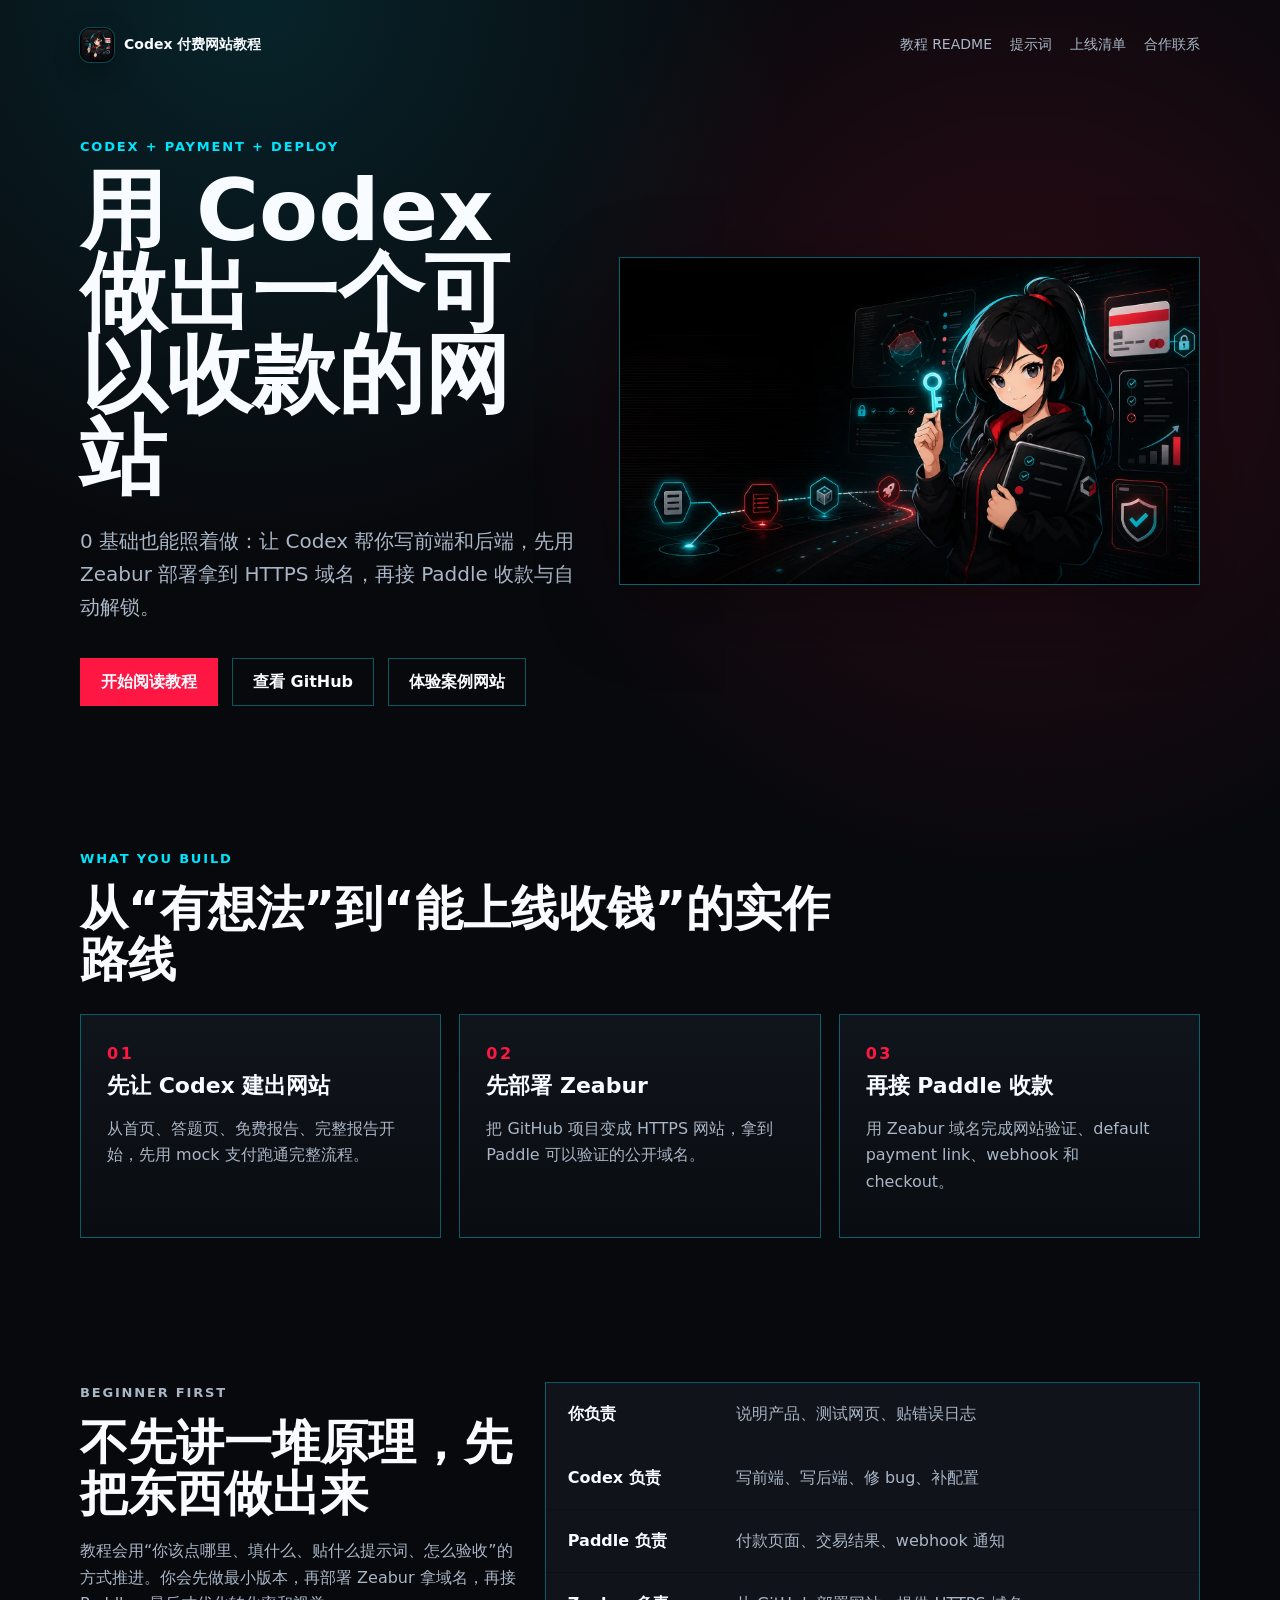
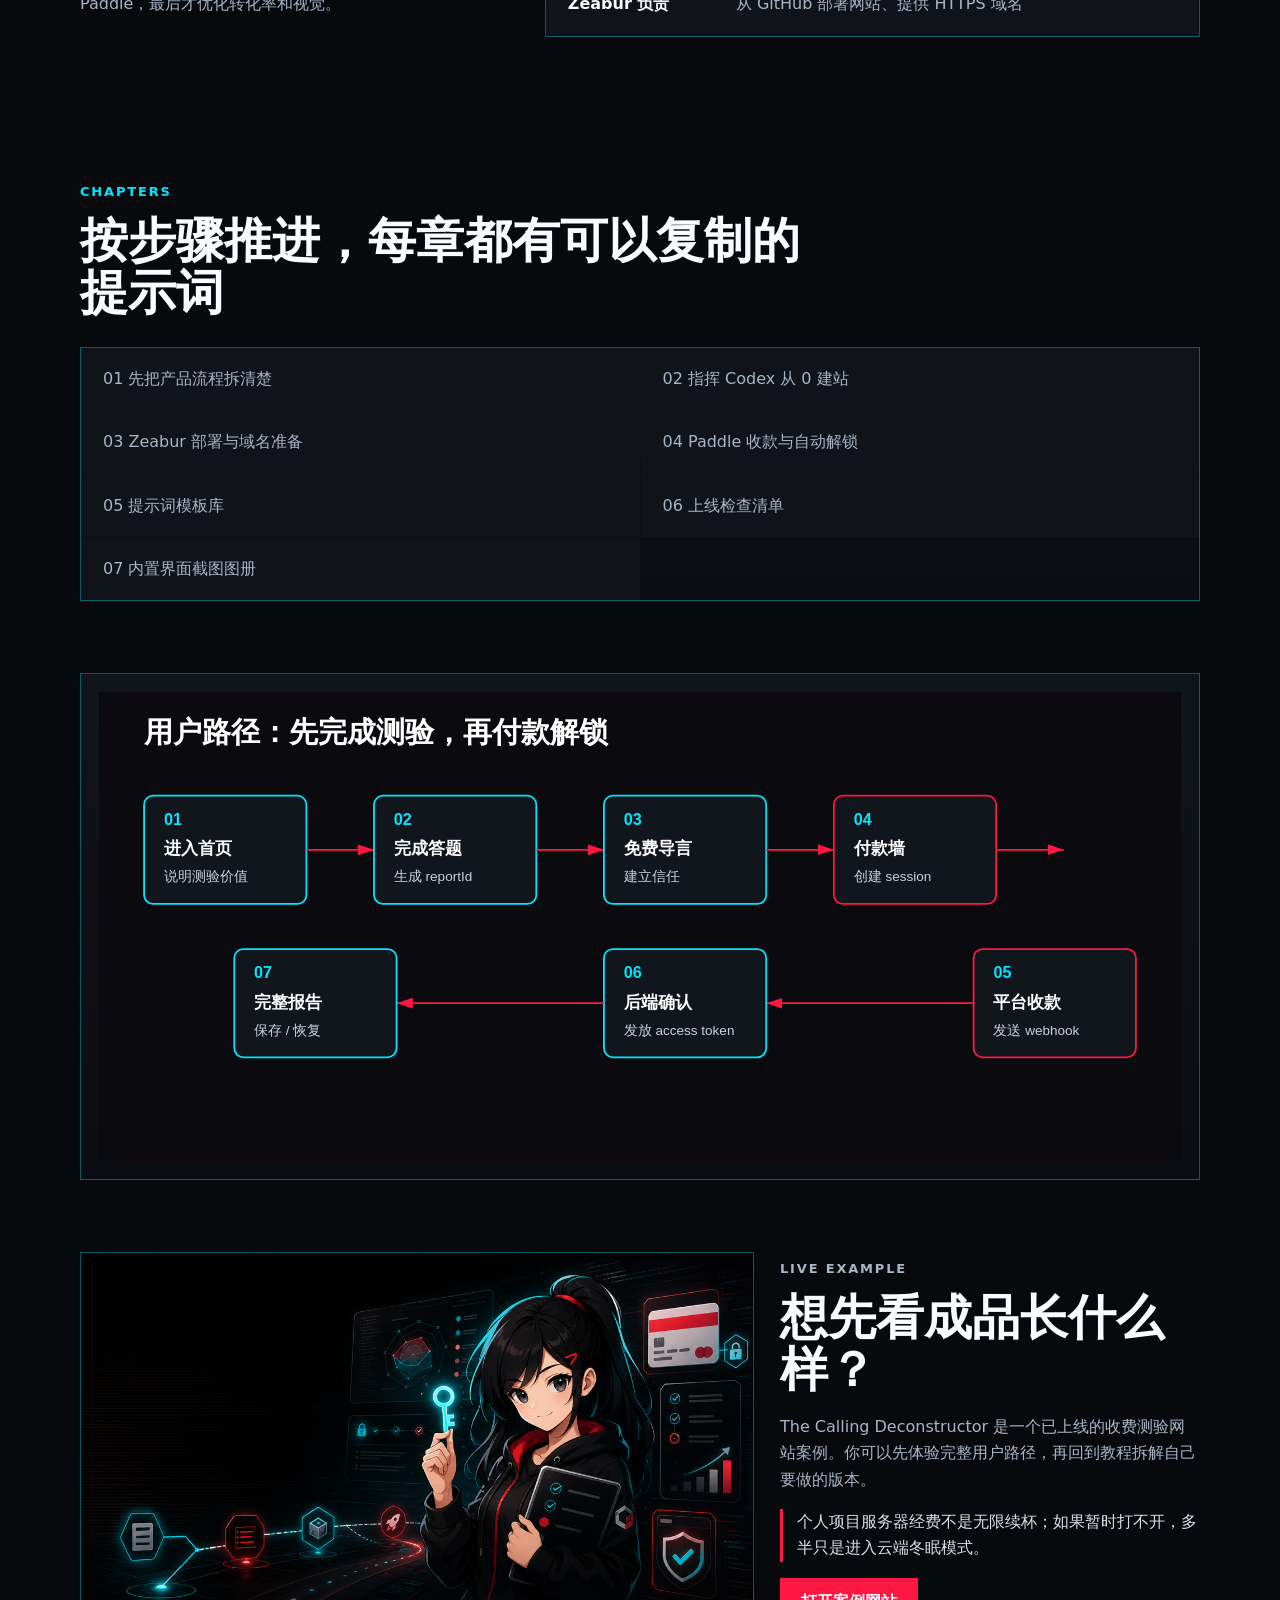
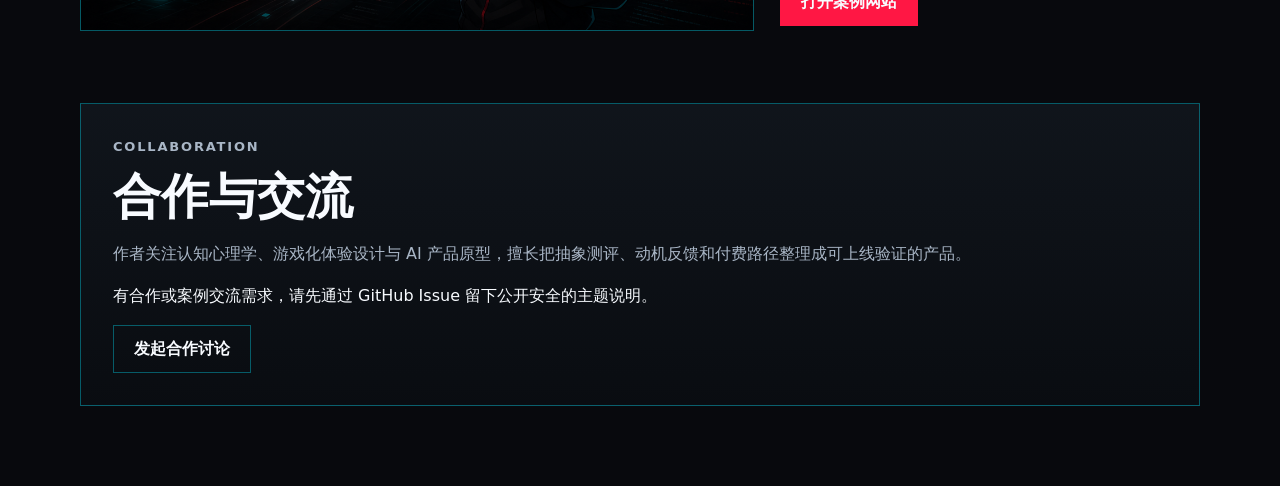
==== index.html @ a1288f46 "Initial public tutorial" ====
<!doctype html>
<html lang="zh-CN">
  <head>
    <meta charset="utf-8" />
    <meta name="viewport" content="width=device-width, initial-scale=1" />
    <meta
      name="description"
      content="一份给 0 基础创作者的 Codex 实作教程：做测验网站、先部署到 Zeabur 拿域名，再接 Paddle 收款和自动解锁报告。"
    />
    <meta property="og:title" content="用 Codex 做出可以收款的测验网站" />
    <meta property="og:description" content="照着步骤让 Codex 帮你建站、接支付、部署上线。" />
    <meta property="og:image" content="https://momowangouo.github.io/codex-paid-quiz-tutorial/assets/brand/tutorial-og-cover.png" />
    <meta name="twitter:card" content="summary_large_image" />
    <title>用 Codex 做出可以收款的测验网站</title>
    <link rel="icon" type="image/png" href="./assets/brand/tutorial-mascot-icon.png" />
    <link rel="stylesheet" href="site.css" />
  </head>
  <body>
    <header class="hero">
      <nav class="nav">
        <a class="brand" href="./">
          <img src="./assets/brand/tutorial-mascot-icon.png" alt="" />
          <span>Codex 付费网站教程</span>
        </a>
        <a href="./README.md">教程 README</a>
        <a href="./05-prompt-templates.md">提示词</a>
        <a href="./06-launch-checklist.md">上线清单</a>
        <a href="./CONTACT.md">合作联系</a>
      </nav>
      <div class="hero-grid">
        <section class="hero-copy">
          <p class="eyebrow">Codex + Payment + Deploy</p>
          <h1>用 Codex 做出一个可以收款的网站</h1>
          <p class="lead">
            0 基础也能照着做：让 Codex 帮你写前端和后端，先用 Zeabur 部署拿到 HTTPS 域名，再接 Paddle 收款与自动解锁。
          </p>
          <div class="actions">
            <a class="button primary" href="./README.md">开始阅读教程</a>
            <a class="button ghost" href="https://github.com/momowangOUO/codex-paid-quiz-tutorial">查看 GitHub</a>
            <a class="button ghost" href="https://callingdeconstructor.zeabur.app/">体验案例网站</a>
          </div>
        </section>
        <section class="hero-card" aria-label="收费测验网站教程品牌视觉">
          <img src="./assets/brand/tutorial-hero.webp" alt="Codex 收费测验教程品牌视觉" />
        </section>
      </div>
    </header>

    <main>
      <section class="section">
        <div class="section-head">
          <p class="eyebrow">What You Build</p>
          <h2>从“有想法”到“能上线收钱”的实作路线</h2>
        </div>
        <div class="cards three">
          <article class="card">
            <span>01</span>
            <h3>先让 Codex 建出网站</h3>
            <p>从首页、答题页、免费报告、完整报告开始，先用 mock 支付跑通完整流程。</p>
          </article>
          <article class="card">
            <span>02</span>
            <h3>先部署 Zeabur</h3>
            <p>把 GitHub 项目变成 HTTPS 网站，拿到 Paddle 可以验证的公开域名。</p>
          </article>
          <article class="card">
            <span>03</span>
            <h3>再接 Paddle 收款</h3>
            <p>用 Zeabur 域名完成网站验证、default payment link、webhook 和 checkout。</p>
          </article>
        </div>
      </section>

      <section class="section split">
        <div>
          <p class="eyebrow">Beginner First</p>
          <h2>不先讲一堆原理，先把东西做出来</h2>
          <p>
            教程会用“你该点哪里、填什么、贴什么提示词、怎么验收”的方式推进。你会先做最小版本，再部署 Zeabur 拿域名，再接 Paddle，最后才优化转化率和视觉。
          </p>
        </div>
        <div class="cost-table">
          <div><strong>你负责</strong><span>说明产品、测试网页、贴错误日志</span></div>
          <div><strong>Codex 负责</strong><span>写前端、写后端、修 bug、补配置</span></div>
          <div><strong>Paddle 负责</strong><span>付款页面、交易结果、webhook 通知</span></div>
          <div><strong>Zeabur 负责</strong><span>从 GitHub 部署网站、提供 HTTPS 域名</span></div>
        </div>
      </section>

      <section class="section">
        <div class="section-head">
          <p class="eyebrow">Chapters</p>
          <h2>按步骤推进，每章都有可以复制的提示词</h2>
        </div>
        <div class="chapter-list">
          <a href="./01-product-flow.md">01 先把产品流程拆清楚</a>
          <a href="./02-codex-build-workflow.md">02 指挥 Codex 从 0 建站</a>
          <a href="./03-zeabur-deployment.md">03 Zeabur 部署与域名准备</a>
          <a href="./04-payment-unlock.md">04 Paddle 收款与自动解锁</a>
          <a href="./05-prompt-templates.md">05 提示词模板库</a>
          <a href="./06-launch-checklist.md">06 上线检查清单</a>
          <a href="./07-visual-walkthrough.md">07 内置界面截图图册</a>
        </div>
      </section>

      <section class="section visual">
        <img src="./assets/payment-flow.svg" alt="测验到付款解锁流程图" />
      </section>

      <section class="section case-study">
        <img src="./assets/brand/tutorial-og-cover.png" alt="The Calling Deconstructor 案例展示" />
        <div>
          <p class="eyebrow">Live Example</p>
          <h2>想先看成品长什么样？</h2>
          <p>
            The Calling Deconstructor 是一个已上线的收费测验网站案例。你可以先体验完整用户路径，再回到教程拆解自己要做的版本。
          </p>
          <p class="note">
            个人项目服务器经费不是无限续杯；如果暂时打不开，多半只是进入云端冬眠模式。
          </p>
          <a class="button primary" href="https://callingdeconstructor.zeabur.app/">打开案例网站</a>
        </div>
      </section>

      <section class="section contact">
        <p class="eyebrow">Collaboration</p>
        <h2>合作与交流</h2>
        <p>
          作者关注认知心理学、游戏化体验设计与 AI 产品原型，擅长把抽象测评、动机反馈和付费路径整理成可上线验证的产品。
        </p>
        <p class="contact-line">有合作或案例交流需求，请先通过 GitHub Issue 留下公开安全的主题说明。</p>
        <a class="button ghost" href="https://github.com/momowangOUO/codex-paid-quiz-tutorial/issues/new?template=collaboration.yml">发起合作讨论</a>
      </section>
    </main>
  </body>
</html>
---- site.css ----
:root {
  color-scheme: dark;
  --bg: #08090d;
  --panel: #10131a;
  --panel-strong: #151a24;
  --text: #f8fbff;
  --muted: #a9b6c6;
  --line: rgba(0, 229, 255, 0.36);
  --accent: #00e5ff;
  --hot: #ff1744;
}

* {
  box-sizing: border-box;
}

body {
  margin: 0;
  background:
    radial-gradient(circle at 20% 0%, rgba(0, 229, 255, 0.12), transparent 34rem),
    radial-gradient(circle at 80% 10%, rgba(255, 23, 68, 0.14), transparent 32rem),
    var(--bg);
  color: var(--text);
  font-family: Inter, ui-sans-serif, system-ui, -apple-system, BlinkMacSystemFont, "Segoe UI", "Microsoft YaHei", sans-serif;
  line-height: 1.65;
}

a {
  color: inherit;
  text-decoration: none;
}

.hero,
.section {
  width: min(1120px, calc(100% - 40px));
  margin: 0 auto;
}

.hero {
  padding: 28px 0 70px;
}

.nav {
  display: flex;
  align-items: center;
  justify-content: flex-end;
  gap: 18px;
  margin-bottom: 74px;
  color: var(--muted);
  font-size: 14px;
}

.brand {
  display: inline-flex;
  align-items: center;
  gap: 10px;
  margin-right: auto;
  color: var(--text);
  font-weight: 800;
}

.brand img {
  width: 34px;
  height: 34px;
  border-radius: 10px;
  box-shadow: 0 0 0 1px rgba(0, 229, 255, 0.25), 0 8px 24px rgba(0, 0, 0, 0.34);
}

.nav a:hover {
  color: var(--accent);
}

.hero-grid {
  display: grid;
  grid-template-columns: minmax(0, 0.92fr) minmax(360px, 1.08fr);
  gap: 44px;
  align-items: center;
}

.eyebrow {
  color: var(--accent);
  font-size: 13px;
  font-weight: 700;
  letter-spacing: 0.14em;
  text-transform: uppercase;
}

h1,
h2,
h3,
p {
  margin-top: 0;
}

h1 {
  font-size: clamp(46px, 7vw, 86px);
  line-height: 0.95;
  letter-spacing: 0;
  margin-bottom: 28px;
}

h2 {
  font-size: clamp(30px, 4vw, 48px);
  line-height: 1.08;
  margin-bottom: 18px;
}

h3 {
  font-size: 22px;
  margin-bottom: 12px;
}

.lead {
  color: var(--muted);
  font-size: 20px;
  max-width: 650px;
}

.actions {
  display: flex;
  flex-wrap: wrap;
  gap: 14px;
  margin-top: 34px;
}

.button {
  display: inline-flex;
  min-height: 48px;
  align-items: center;
  justify-content: center;
  border: 1px solid var(--line);
  padding: 0 20px;
  font-weight: 700;
}

.button.primary {
  background: var(--hot);
  border-color: var(--hot);
}

.button.ghost:hover {
  border-color: var(--accent);
  color: var(--accent);
}

.hero-card,
.card,
.cost-table,
.chapter-list,
.contact,
.visual {
  background: linear-gradient(180deg, rgba(17, 21, 28, 0.94), rgba(10, 12, 17, 0.94));
  border: 1px solid var(--line);
}

.hero-card {
  overflow: hidden;
  padding: 0;
  box-shadow: 0 22px 70px rgba(0, 0, 0, 0.34);
}

.hero-card img,
.visual img {
  display: block;
  width: 100%;
  height: auto;
}

.hero-card img {
  aspect-ratio: 16 / 9;
  object-fit: cover;
}

.section {
  padding: 72px 0;
}

.section-head {
  max-width: 760px;
  margin-bottom: 28px;
}

.cards {
  display: grid;
  gap: 18px;
}

.cards.three {
  grid-template-columns: repeat(3, minmax(0, 1fr));
}

.card {
  padding: 26px;
  min-height: 220px;
}

.card span {
  color: var(--hot);
  font-weight: 800;
  letter-spacing: 0.16em;
}

.card p,
.split p,
.contact p {
  color: var(--muted);
}

.split {
  display: grid;
  grid-template-columns: 0.8fr 1.2fr;
  gap: 28px;
  align-items: start;
}

.cost-table {
  display: grid;
  gap: 1px;
  overflow: hidden;
}

.cost-table div {
  display: grid;
  grid-template-columns: 150px 1fr;
  gap: 18px;
  padding: 18px 22px;
  background: var(--panel);
}

.cost-table span {
  color: var(--muted);
}

.chapter-list {
  display: grid;
  grid-template-columns: repeat(2, minmax(0, 1fr));
  gap: 1px;
  overflow: hidden;
}

.chapter-list a {
  background: var(--panel);
  padding: 18px 22px;
  color: var(--muted);
}

.chapter-list a:hover {
  color: var(--text);
  background: var(--panel-strong);
}

.visual {
  padding: 18px;
}

.contact {
  margin-bottom: 80px;
  padding: 32px;
}

.case-study {
  display: grid;
  grid-template-columns: minmax(0, 1fr) 420px;
  gap: 26px;
  align-items: center;
}

.case-study img {
  display: block;
  width: 100%;
  border: 1px solid var(--line);
  aspect-ratio: 16 / 9;
  object-fit: cover;
}

.case-study p {
  color: var(--muted);
}

.note {
  color: #d8e0ea !important;
  border-left: 3px solid var(--hot);
  padding-left: 14px;
}

.contact-line {
  color: var(--text) !important;
}

@media (max-width: 860px) {
  .hero,
  .section {
    width: min(100% - 28px, 720px);
  }

  .nav {
    justify-content: flex-start;
    overflow-x: auto;
    margin-bottom: 48px;
    white-space: nowrap;
  }

  .hero-grid,
  .split,
  .cards.three,
  .chapter-list,
  .case-study {
    grid-template-columns: 1fr;
  }

  .hero-card {
    order: -1;
  }

  .section {
    padding: 46px 0;
  }
}
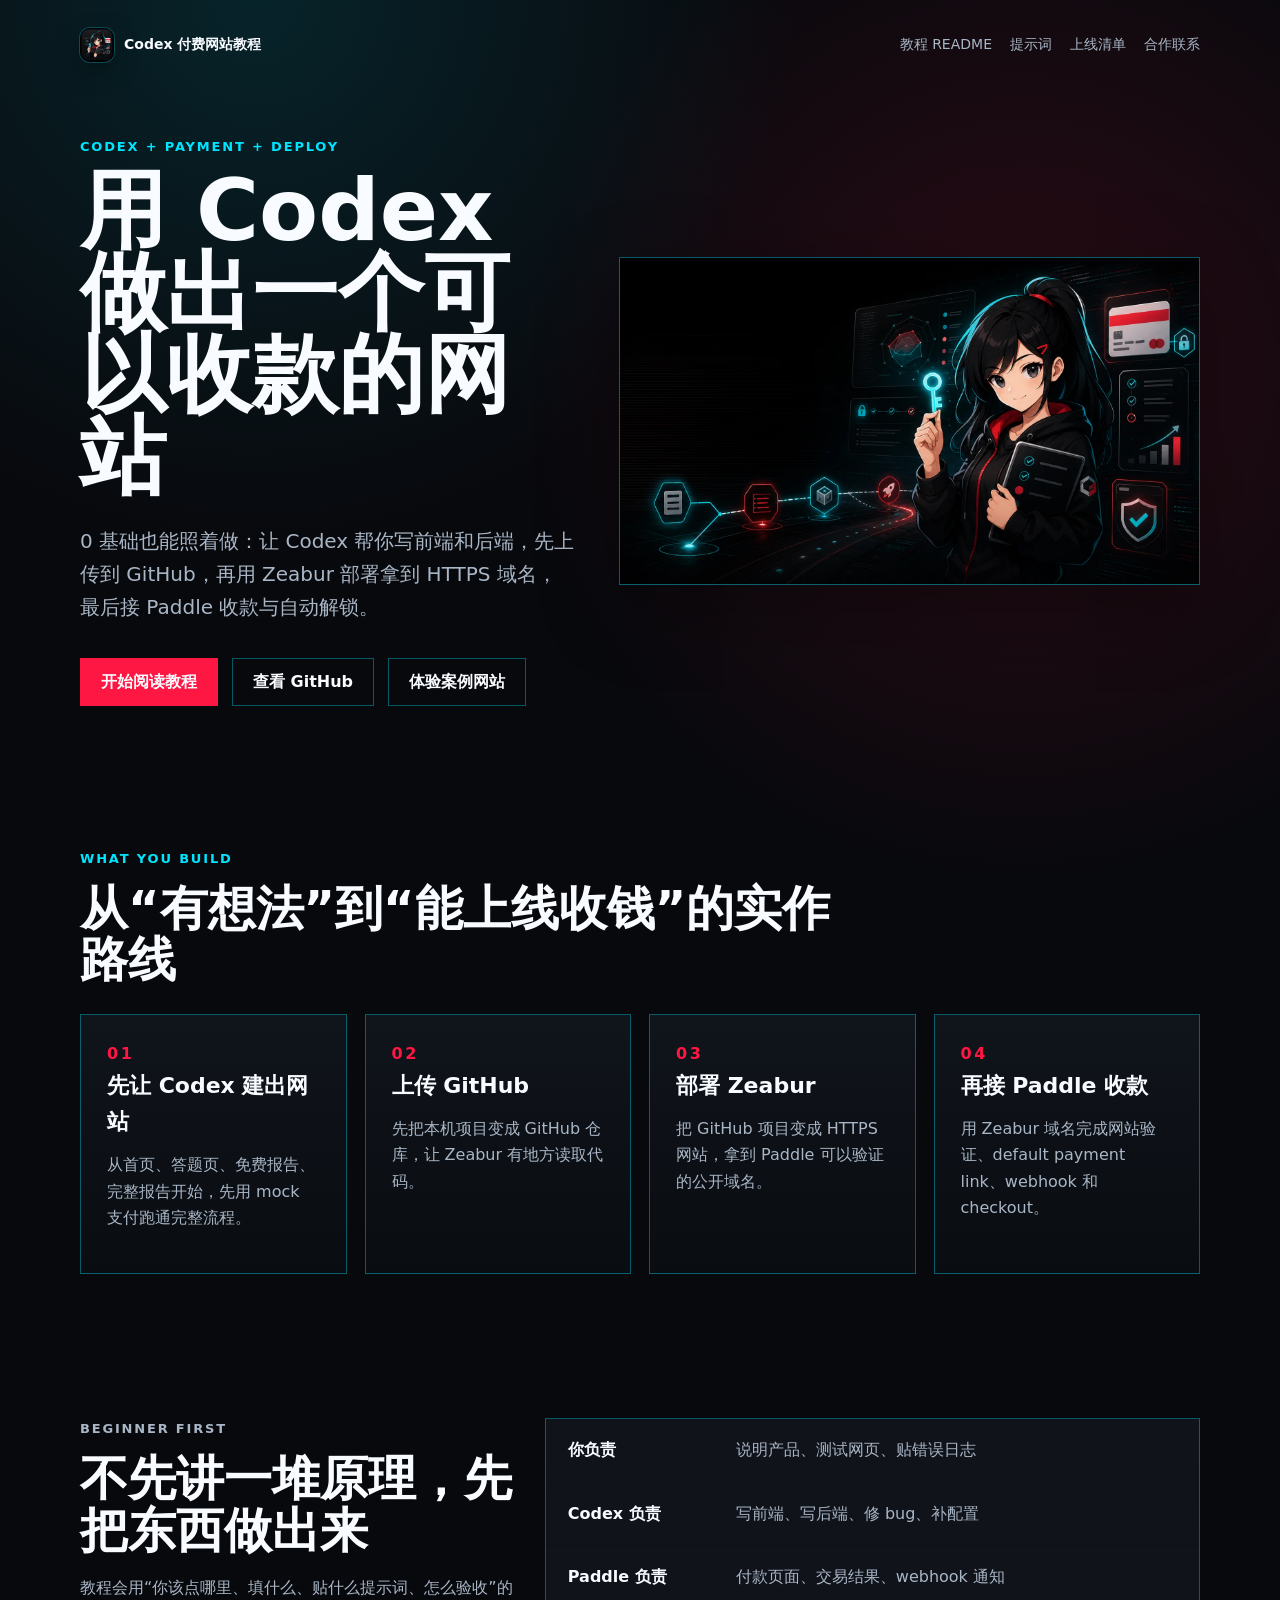
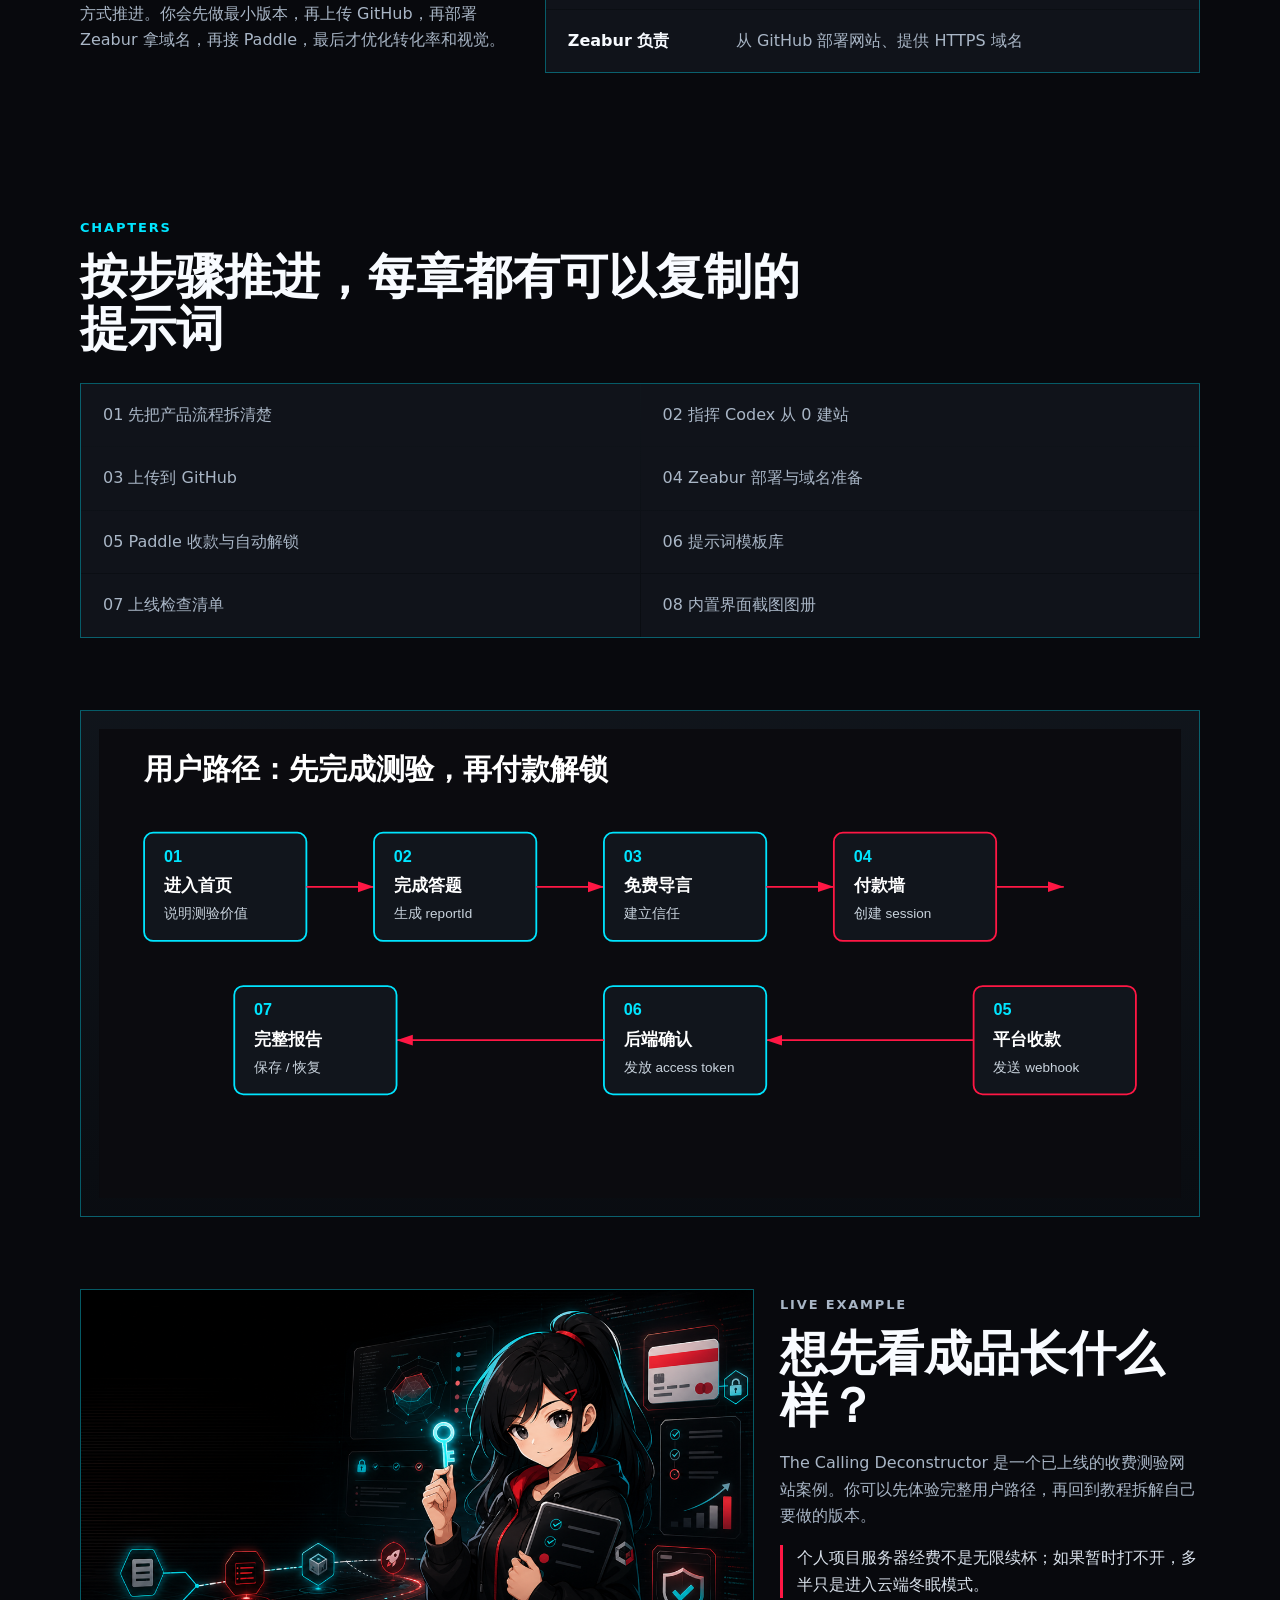
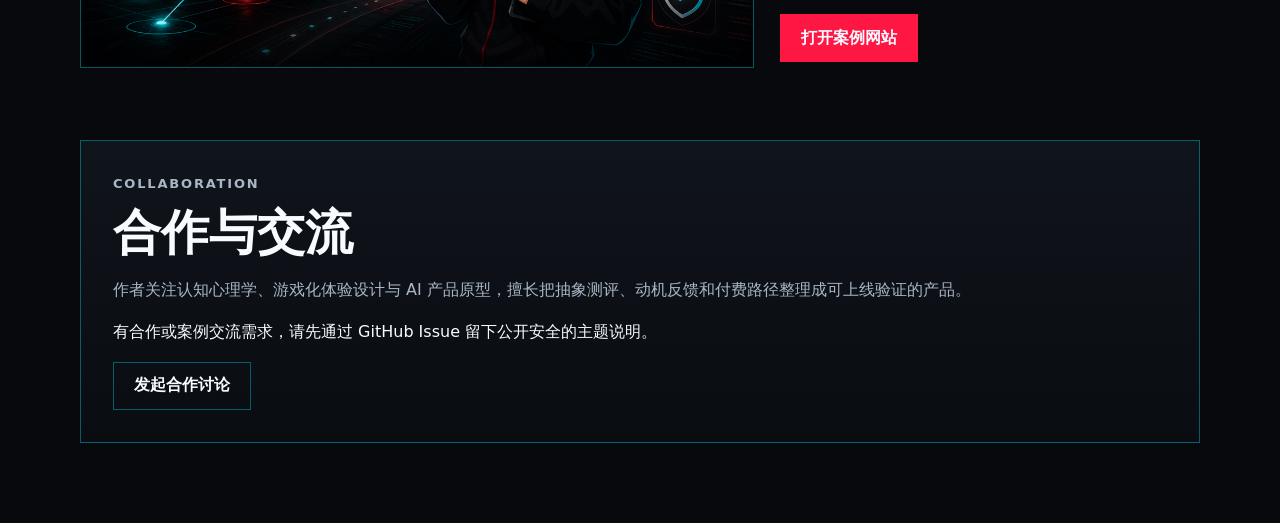
==== commit 8673bccc: "Add beginner GitHub upload chapter" ====
--- a/index.html
+++ b/index.html
@@ -5,7 +5,7 @@
     <meta name="viewport" content="width=device-width, initial-scale=1" />
     <meta
       name="description"
-      content="一份给 0 基础创作者的 Codex 实作教程：做测验网站、先部署到 Zeabur 拿域名，再接 Paddle 收款和自动解锁报告。"
+      content="一份给 0 基础创作者的 Codex 实作教程：做测验网站、上传到 GitHub、部署到 Zeabur 拿域名，再接 Paddle 收款和自动解锁报告。"
     />
     <meta property="og:title" content="用 Codex 做出可以收款的测验网站" />
     <meta property="og:description" content="照着步骤让 Codex 帮你建站、接支付、部署上线。" />
@@ -23,8 +23,8 @@
           <span>Codex 付费网站教程</span>
         </a>
         <a href="./README.md">教程 README</a>
-        <a href="./05-prompt-templates.md">提示词</a>
-        <a href="./06-launch-checklist.md">上线清单</a>
+        <a href="./06-prompt-templates.md">提示词</a>
+        <a href="./07-launch-checklist.md">上线清单</a>
         <a href="./CONTACT.md">合作联系</a>
       </nav>
       <div class="hero-grid">
@@ -32,7 +32,7 @@
           <p class="eyebrow">Codex + Payment + Deploy</p>
           <h1>用 Codex 做出一个可以收款的网站</h1>
           <p class="lead">
-            0 基础也能照着做：让 Codex 帮你写前端和后端，先用 Zeabur 部署拿到 HTTPS 域名，再接 Paddle 收款与自动解锁。
+            0 基础也能照着做：让 Codex 帮你写前端和后端，先上传到 GitHub，再用 Zeabur 部署拿到 HTTPS 域名，最后接 Paddle 收款与自动解锁。
           </p>
           <div class="actions">
             <a class="button primary" href="./README.md">开始阅读教程</a>
@@ -60,11 +60,16 @@
           </article>
           <article class="card">
             <span>02</span>
-            <h3>先部署 Zeabur</h3>
+            <h3>上传 GitHub</h3>
+            <p>先把本机项目变成 GitHub 仓库，让 Zeabur 有地方读取代码。</p>
+          </article>
+          <article class="card">
+            <span>03</span>
+            <h3>部署 Zeabur</h3>
             <p>把 GitHub 项目变成 HTTPS 网站，拿到 Paddle 可以验证的公开域名。</p>
           </article>
           <article class="card">
-            <span>03</span>
+            <span>04</span>
             <h3>再接 Paddle 收款</h3>
             <p>用 Zeabur 域名完成网站验证、default payment link、webhook 和 checkout。</p>
           </article>
@@ -76,7 +81,7 @@
           <p class="eyebrow">Beginner First</p>
           <h2>不先讲一堆原理，先把东西做出来</h2>
           <p>
-            教程会用“你该点哪里、填什么、贴什么提示词、怎么验收”的方式推进。你会先做最小版本，再部署 Zeabur 拿域名，再接 Paddle，最后才优化转化率和视觉。
+            教程会用“你该点哪里、填什么、贴什么提示词、怎么验收”的方式推进。你会先做最小版本，再上传 GitHub，再部署 Zeabur 拿域名，再接 Paddle，最后才优化转化率和视觉。
           </p>
         </div>
         <div class="cost-table">
@@ -95,11 +100,12 @@
         <div class="chapter-list">
           <a href="./01-product-flow.md">01 先把产品流程拆清楚</a>
           <a href="./02-codex-build-workflow.md">02 指挥 Codex 从 0 建站</a>
-          <a href="./03-zeabur-deployment.md">03 Zeabur 部署与域名准备</a>
-          <a href="./04-payment-unlock.md">04 Paddle 收款与自动解锁</a>
-          <a href="./05-prompt-templates.md">05 提示词模板库</a>
-          <a href="./06-launch-checklist.md">06 上线检查清单</a>
-          <a href="./07-visual-walkthrough.md">07 内置界面截图图册</a>
+          <a href="./03-upload-to-github.md">03 上传到 GitHub</a>
+          <a href="./04-zeabur-deployment.md">04 Zeabur 部署与域名准备</a>
+          <a href="./05-payment-unlock.md">05 Paddle 收款与自动解锁</a>
+          <a href="./06-prompt-templates.md">06 提示词模板库</a>
+          <a href="./07-launch-checklist.md">07 上线检查清单</a>
+          <a href="./08-visual-walkthrough.md">08 内置界面截图图册</a>
         </div>
       </section>
 
--- a/site.css
+++ b/site.css
@@ -186,7 +186,7 @@
 }
 
 .cards.three {
-  grid-template-columns: repeat(3, minmax(0, 1fr));
+  grid-template-columns: repeat(auto-fit, minmax(240px, 1fr));
 }
 
 .card {
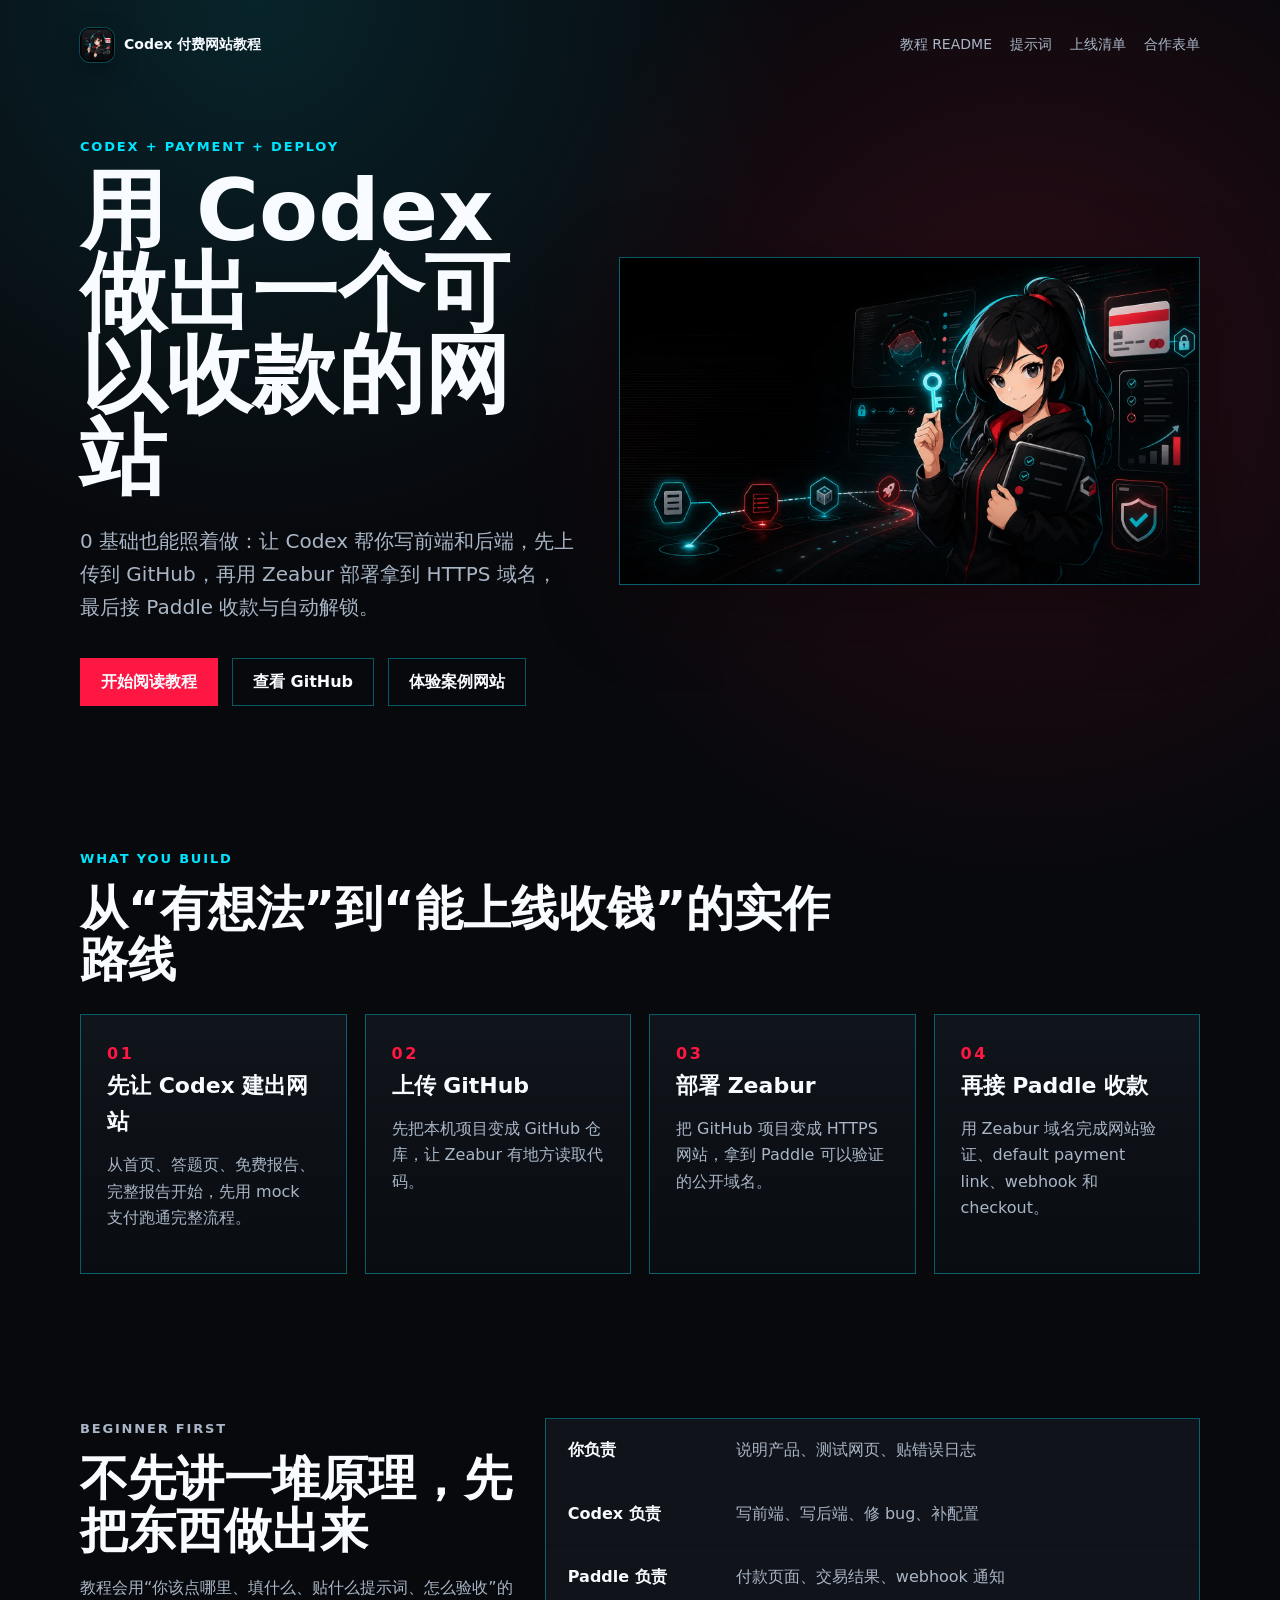
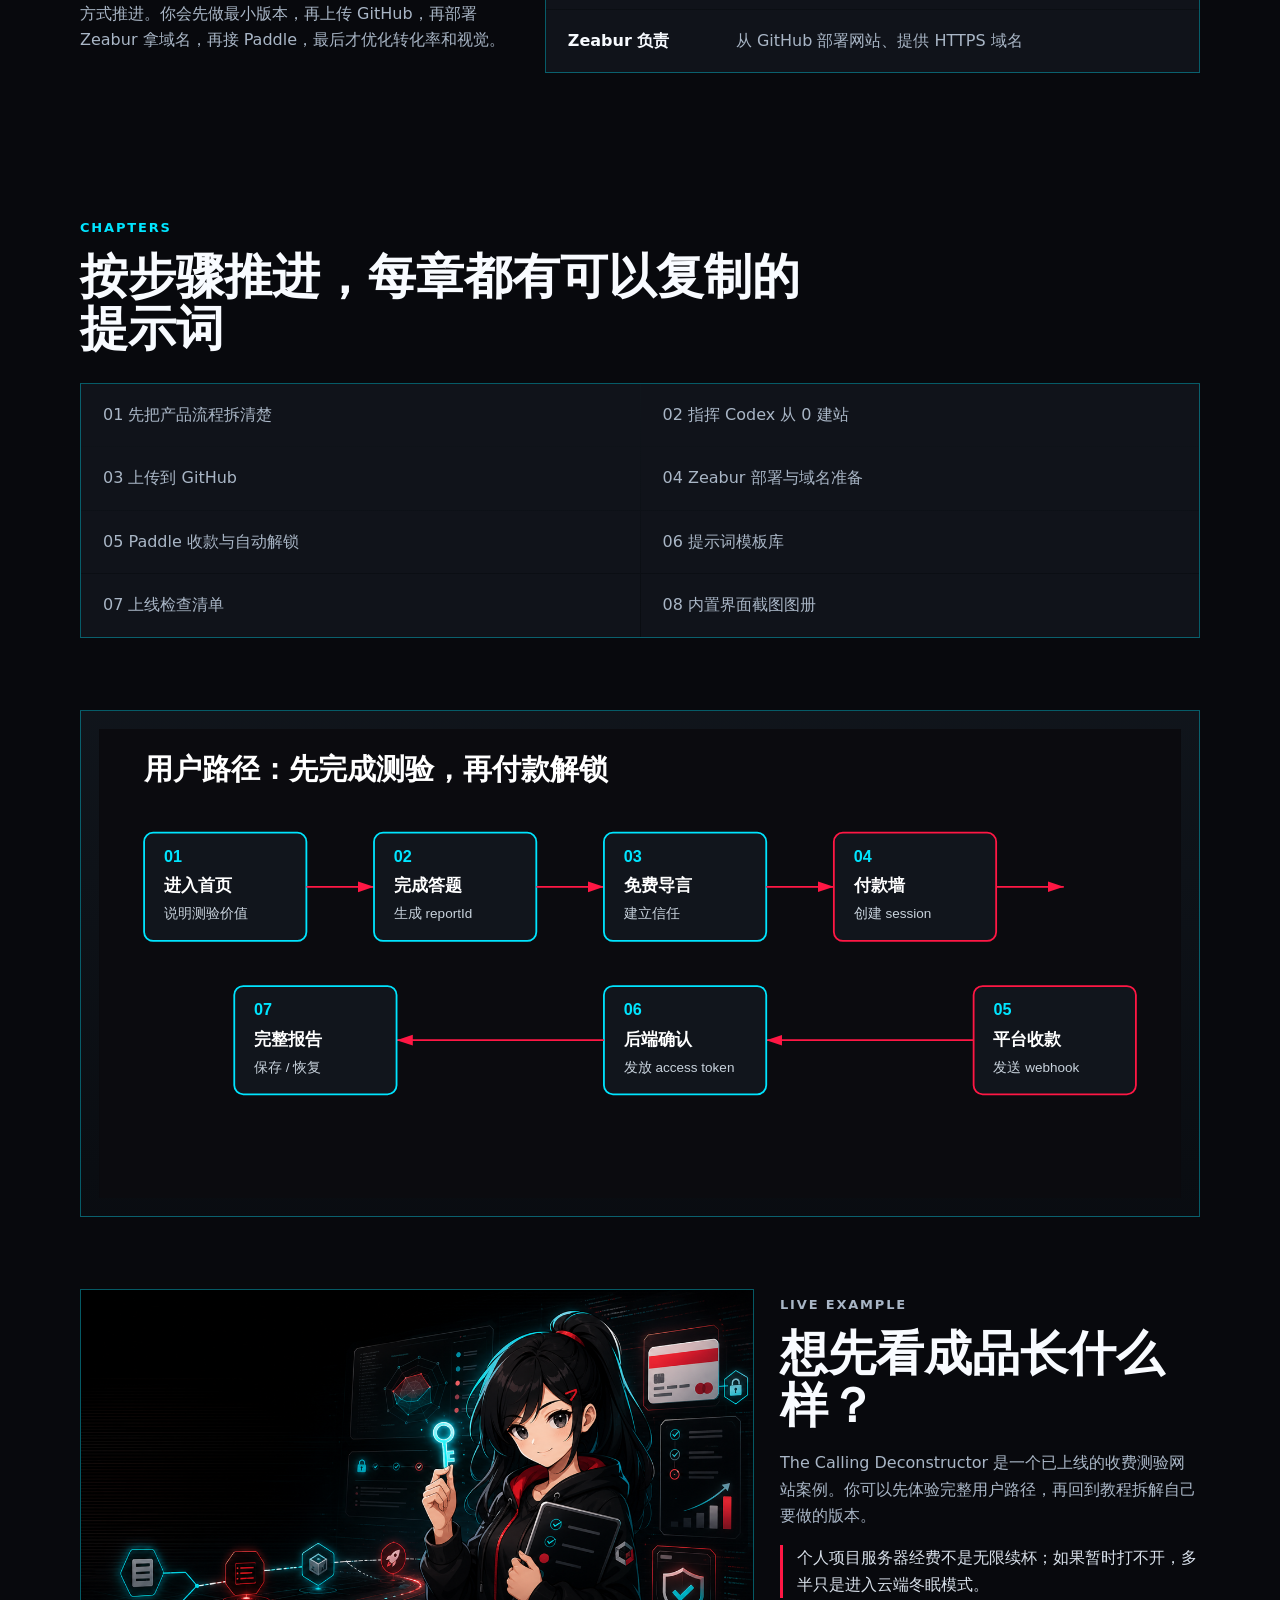
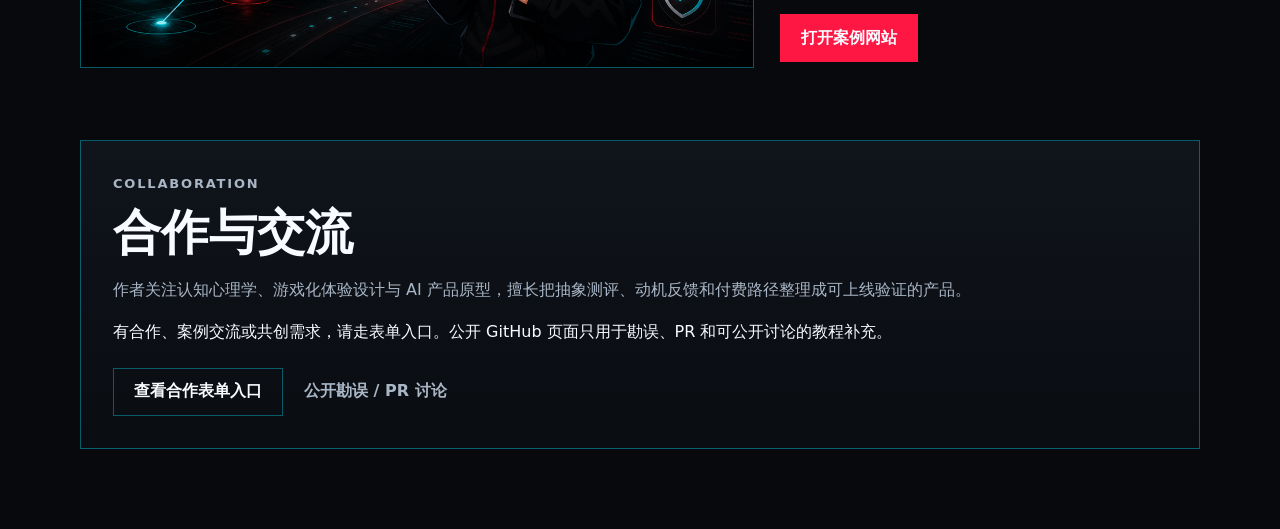
==== commit 183beb46: "Add form-first contact workflow" ====
--- a/index.html
+++ b/index.html
@@ -1,65 +1,65 @@
-<!doctype html>
-<html lang="zh-CN">
-  <head>
-    <meta charset="utf-8" />
-    <meta name="viewport" content="width=device-width, initial-scale=1" />
-    <meta
-      name="description"
+<!doctype html>
+<html lang="zh-CN">
+  <head>
+    <meta charset="utf-8" />
+    <meta name="viewport" content="width=device-width, initial-scale=1" />
+    <meta
+      name="description"
       content="一份给 0 基础创作者的 Codex 实作教程：做测验网站、上传到 GitHub、部署到 Zeabur 拿域名，再接 Paddle 收款和自动解锁报告。"
-    />
-    <meta property="og:title" content="用 Codex 做出可以收款的测验网站" />
-    <meta property="og:description" content="照着步骤让 Codex 帮你建站、接支付、部署上线。" />
-    <meta property="og:image" content="https://momowangouo.github.io/codex-paid-quiz-tutorial/assets/brand/tutorial-og-cover.png" />
-    <meta name="twitter:card" content="summary_large_image" />
-    <title>用 Codex 做出可以收款的测验网站</title>
-    <link rel="icon" type="image/png" href="./assets/brand/tutorial-mascot-icon.png" />
-    <link rel="stylesheet" href="site.css" />
-  </head>
-  <body>
-    <header class="hero">
-      <nav class="nav">
-        <a class="brand" href="./">
-          <img src="./assets/brand/tutorial-mascot-icon.png" alt="" />
-          <span>Codex 付费网站教程</span>
-        </a>
-        <a href="./README.md">教程 README</a>
-        <a href="./06-prompt-templates.md">提示词</a>
-        <a href="./07-launch-checklist.md">上线清单</a>
-        <a href="./CONTACT.md">合作联系</a>
-      </nav>
-      <div class="hero-grid">
-        <section class="hero-copy">
-          <p class="eyebrow">Codex + Payment + Deploy</p>
-          <h1>用 Codex 做出一个可以收款的网站</h1>
-          <p class="lead">
+    />
+    <meta property="og:title" content="用 Codex 做出可以收款的测验网站" />
+    <meta property="og:description" content="照着步骤让 Codex 帮你建站、接支付、部署上线。" />
+    <meta property="og:image" content="https://momowangouo.github.io/codex-paid-quiz-tutorial/assets/brand/tutorial-og-cover.png" />
+    <meta name="twitter:card" content="summary_large_image" />
+    <title>用 Codex 做出可以收款的测验网站</title>
+    <link rel="icon" type="image/png" href="./assets/brand/tutorial-mascot-icon.png" />
+    <link rel="stylesheet" href="site.css" />
+  </head>
+  <body>
+    <header class="hero">
+      <nav class="nav">
+        <a class="brand" href="./">
+          <img src="./assets/brand/tutorial-mascot-icon.png" alt="" />
+          <span>Codex 付费网站教程</span>
+        </a>
+        <a href="./README.md">教程 README</a>
+        <a href="./06-prompt-templates.md">提示词</a>
+        <a href="./07-launch-checklist.md">上线清单</a>
+        <a href="./collaboration.html">合作表单</a>
+      </nav>
+      <div class="hero-grid">
+        <section class="hero-copy">
+          <p class="eyebrow">Codex + Payment + Deploy</p>
+          <h1>用 Codex 做出一个可以收款的网站</h1>
+          <p class="lead">
             0 基础也能照着做：让 Codex 帮你写前端和后端，先上传到 GitHub，再用 Zeabur 部署拿到 HTTPS 域名，最后接 Paddle 收款与自动解锁。
-          </p>
-          <div class="actions">
-            <a class="button primary" href="./README.md">开始阅读教程</a>
-            <a class="button ghost" href="https://github.com/momowangOUO/codex-paid-quiz-tutorial">查看 GitHub</a>
-            <a class="button ghost" href="https://callingdeconstructor.zeabur.app/">体验案例网站</a>
-          </div>
-        </section>
-        <section class="hero-card" aria-label="收费测验网站教程品牌视觉">
-          <img src="./assets/brand/tutorial-hero.webp" alt="Codex 收费测验教程品牌视觉" />
-        </section>
-      </div>
-    </header>
-
-    <main>
-      <section class="section">
-        <div class="section-head">
-          <p class="eyebrow">What You Build</p>
-          <h2>从“有想法”到“能上线收钱”的实作路线</h2>
-        </div>
-        <div class="cards three">
-          <article class="card">
-            <span>01</span>
-            <h3>先让 Codex 建出网站</h3>
-            <p>从首页、答题页、免费报告、完整报告开始，先用 mock 支付跑通完整流程。</p>
-          </article>
-          <article class="card">
-            <span>02</span>
+          </p>
+          <div class="actions">
+            <a class="button primary" href="./README.md">开始阅读教程</a>
+            <a class="button ghost" href="https://github.com/momowangOUO/codex-paid-quiz-tutorial">查看 GitHub</a>
+            <a class="button ghost" href="https://callingdeconstructor.zeabur.app/">体验案例网站</a>
+          </div>
+        </section>
+        <section class="hero-card" aria-label="收费测验网站教程品牌视觉">
+          <img src="./assets/brand/tutorial-hero.webp" alt="Codex 收费测验教程品牌视觉" />
+        </section>
+      </div>
+    </header>
+
+    <main>
+      <section class="section">
+        <div class="section-head">
+          <p class="eyebrow">What You Build</p>
+          <h2>从“有想法”到“能上线收钱”的实作路线</h2>
+        </div>
+        <div class="cards three">
+          <article class="card">
+            <span>01</span>
+            <h3>先让 Codex 建出网站</h3>
+            <p>从首页、答题页、免费报告、完整报告开始，先用 mock 支付跑通完整流程。</p>
+          </article>
+          <article class="card">
+            <span>02</span>
             <h3>上传 GitHub</h3>
             <p>先把本机项目变成 GitHub 仓库，让 Zeabur 有地方读取代码。</p>
           </article>
@@ -73,31 +73,31 @@
             <h3>再接 Paddle 收款</h3>
             <p>用 Zeabur 域名完成网站验证、default payment link、webhook 和 checkout。</p>
           </article>
-        </div>
-      </section>
-
-      <section class="section split">
-        <div>
-          <p class="eyebrow">Beginner First</p>
-          <h2>不先讲一堆原理，先把东西做出来</h2>
-          <p>
+        </div>
+      </section>
+
+      <section class="section split">
+        <div>
+          <p class="eyebrow">Beginner First</p>
+          <h2>不先讲一堆原理，先把东西做出来</h2>
+          <p>
             教程会用“你该点哪里、填什么、贴什么提示词、怎么验收”的方式推进。你会先做最小版本，再上传 GitHub，再部署 Zeabur 拿域名，再接 Paddle，最后才优化转化率和视觉。
-          </p>
-        </div>
-        <div class="cost-table">
-          <div><strong>你负责</strong><span>说明产品、测试网页、贴错误日志</span></div>
-          <div><strong>Codex 负责</strong><span>写前端、写后端、修 bug、补配置</span></div>
-          <div><strong>Paddle 负责</strong><span>付款页面、交易结果、webhook 通知</span></div>
-          <div><strong>Zeabur 负责</strong><span>从 GitHub 部署网站、提供 HTTPS 域名</span></div>
-        </div>
-      </section>
-
-      <section class="section">
-        <div class="section-head">
-          <p class="eyebrow">Chapters</p>
-          <h2>按步骤推进，每章都有可以复制的提示词</h2>
-        </div>
-        <div class="chapter-list">
+          </p>
+        </div>
+        <div class="cost-table">
+          <div><strong>你负责</strong><span>说明产品、测试网页、贴错误日志</span></div>
+          <div><strong>Codex 负责</strong><span>写前端、写后端、修 bug、补配置</span></div>
+          <div><strong>Paddle 负责</strong><span>付款页面、交易结果、webhook 通知</span></div>
+          <div><strong>Zeabur 负责</strong><span>从 GitHub 部署网站、提供 HTTPS 域名</span></div>
+        </div>
+      </section>
+
+      <section class="section">
+        <div class="section-head">
+          <p class="eyebrow">Chapters</p>
+          <h2>按步骤推进，每章都有可以复制的提示词</h2>
+        </div>
+        <div class="chapter-list">
           <a href="./01-product-flow.md">01 先把产品流程拆清楚</a>
           <a href="./02-codex-build-workflow.md">02 指挥 Codex 从 0 建站</a>
           <a href="./03-upload-to-github.md">03 上传到 GitHub</a>
@@ -106,37 +106,40 @@
           <a href="./06-prompt-templates.md">06 提示词模板库</a>
           <a href="./07-launch-checklist.md">07 上线检查清单</a>
           <a href="./08-visual-walkthrough.md">08 内置界面截图图册</a>
-        </div>
-      </section>
-
-      <section class="section visual">
-        <img src="./assets/payment-flow.svg" alt="测验到付款解锁流程图" />
-      </section>
-
-      <section class="section case-study">
-        <img src="./assets/brand/tutorial-og-cover.png" alt="The Calling Deconstructor 案例展示" />
-        <div>
-          <p class="eyebrow">Live Example</p>
-          <h2>想先看成品长什么样？</h2>
-          <p>
-            The Calling Deconstructor 是一个已上线的收费测验网站案例。你可以先体验完整用户路径，再回到教程拆解自己要做的版本。
-          </p>
-          <p class="note">
-            个人项目服务器经费不是无限续杯；如果暂时打不开，多半只是进入云端冬眠模式。
-          </p>
-          <a class="button primary" href="https://callingdeconstructor.zeabur.app/">打开案例网站</a>
-        </div>
-      </section>
-
+        </div>
+      </section>
+
+      <section class="section visual">
+        <img src="./assets/payment-flow.svg" alt="测验到付款解锁流程图" />
+      </section>
+
+      <section class="section case-study">
+        <img src="./assets/brand/tutorial-og-cover.png" alt="The Calling Deconstructor 案例展示" />
+        <div>
+          <p class="eyebrow">Live Example</p>
+          <h2>想先看成品长什么样？</h2>
+          <p>
+            The Calling Deconstructor 是一个已上线的收费测验网站案例。你可以先体验完整用户路径，再回到教程拆解自己要做的版本。
+          </p>
+          <p class="note">
+            个人项目服务器经费不是无限续杯；如果暂时打不开，多半只是进入云端冬眠模式。
+          </p>
+          <a class="button primary" href="https://callingdeconstructor.zeabur.app/">打开案例网站</a>
+        </div>
+      </section>
+
       <section class="section contact">
         <p class="eyebrow">Collaboration</p>
         <h2>合作与交流</h2>
         <p>
           作者关注认知心理学、游戏化体验设计与 AI 产品原型，擅长把抽象测评、动机反馈和付费路径整理成可上线验证的产品。
         </p>
-        <p class="contact-line">有合作或案例交流需求，请先通过 GitHub Issue 留下公开安全的主题说明。</p>
-        <a class="button ghost" href="https://github.com/momowangOUO/codex-paid-quiz-tutorial/issues/new?template=collaboration.yml">发起合作讨论</a>
+        <p class="contact-line">有合作、案例交流或共创需求，请走表单入口。公开 GitHub 页面只用于勘误、PR 和可公开讨论的教程补充。</p>
+        <div class="actions compact-actions">
+          <a class="button ghost" href="./collaboration.html">查看合作表单入口</a>
+          <a class="button text-button" href="https://github.com/momowangOUO/codex-paid-quiz-tutorial/issues/new?template=collaboration.yml">公开勘误 / PR 讨论</a>
+        </div>
       </section>
-    </main>
-  </body>
-</html>
+    </main>
+  </body>
+</html>
--- a/site.css
+++ b/site.css
@@ -1,318 +1,367 @@
-:root {
-  color-scheme: dark;
-  --bg: #08090d;
-  --panel: #10131a;
-  --panel-strong: #151a24;
-  --text: #f8fbff;
-  --muted: #a9b6c6;
-  --line: rgba(0, 229, 255, 0.36);
-  --accent: #00e5ff;
-  --hot: #ff1744;
-}
-
-* {
-  box-sizing: border-box;
-}
-
-body {
-  margin: 0;
-  background:
-    radial-gradient(circle at 20% 0%, rgba(0, 229, 255, 0.12), transparent 34rem),
-    radial-gradient(circle at 80% 10%, rgba(255, 23, 68, 0.14), transparent 32rem),
-    var(--bg);
-  color: var(--text);
-  font-family: Inter, ui-sans-serif, system-ui, -apple-system, BlinkMacSystemFont, "Segoe UI", "Microsoft YaHei", sans-serif;
-  line-height: 1.65;
-}
-
-a {
-  color: inherit;
-  text-decoration: none;
-}
-
-.hero,
-.section {
-  width: min(1120px, calc(100% - 40px));
-  margin: 0 auto;
-}
-
+:root {
+  color-scheme: dark;
+  --bg: #08090d;
+  --panel: #10131a;
+  --panel-strong: #151a24;
+  --text: #f8fbff;
+  --muted: #a9b6c6;
+  --line: rgba(0, 229, 255, 0.36);
+  --accent: #00e5ff;
+  --hot: #ff1744;
+}
+
+* {
+  box-sizing: border-box;
+}
+
+body {
+  margin: 0;
+  background:
+    radial-gradient(circle at 20% 0%, rgba(0, 229, 255, 0.12), transparent 34rem),
+    radial-gradient(circle at 80% 10%, rgba(255, 23, 68, 0.14), transparent 32rem),
+    var(--bg);
+  color: var(--text);
+  font-family: Inter, ui-sans-serif, system-ui, -apple-system, BlinkMacSystemFont, "Segoe UI", "Microsoft YaHei", sans-serif;
+  line-height: 1.65;
+}
+
+a {
+  color: inherit;
+  text-decoration: none;
+}
+
+.hero,
+.section {
+  width: min(1120px, calc(100% - 40px));
+  margin: 0 auto;
+}
+
 .hero {
   padding: 28px 0 70px;
 }
 
-.nav {
-  display: flex;
-  align-items: center;
-  justify-content: flex-end;
-  gap: 18px;
-  margin-bottom: 74px;
-  color: var(--muted);
-  font-size: 14px;
-}
-
-.brand {
-  display: inline-flex;
-  align-items: center;
-  gap: 10px;
-  margin-right: auto;
-  color: var(--text);
-  font-weight: 800;
-}
-
-.brand img {
-  width: 34px;
-  height: 34px;
-  border-radius: 10px;
-  box-shadow: 0 0 0 1px rgba(0, 229, 255, 0.25), 0 8px 24px rgba(0, 0, 0, 0.34);
-}
-
-.nav a:hover {
-  color: var(--accent);
-}
-
-.hero-grid {
-  display: grid;
-  grid-template-columns: minmax(0, 0.92fr) minmax(360px, 1.08fr);
-  gap: 44px;
-  align-items: center;
-}
-
-.eyebrow {
-  color: var(--accent);
-  font-size: 13px;
-  font-weight: 700;
-  letter-spacing: 0.14em;
-  text-transform: uppercase;
-}
-
-h1,
-h2,
-h3,
-p {
-  margin-top: 0;
-}
-
-h1 {
-  font-size: clamp(46px, 7vw, 86px);
-  line-height: 0.95;
-  letter-spacing: 0;
-  margin-bottom: 28px;
-}
-
-h2 {
-  font-size: clamp(30px, 4vw, 48px);
-  line-height: 1.08;
-  margin-bottom: 18px;
-}
-
-h3 {
-  font-size: 22px;
-  margin-bottom: 12px;
-}
-
-.lead {
-  color: var(--muted);
-  font-size: 20px;
-  max-width: 650px;
-}
-
-.actions {
-  display: flex;
-  flex-wrap: wrap;
-  gap: 14px;
-  margin-top: 34px;
-}
-
-.button {
-  display: inline-flex;
-  min-height: 48px;
-  align-items: center;
-  justify-content: center;
-  border: 1px solid var(--line);
-  padding: 0 20px;
-  font-weight: 700;
-}
-
-.button.primary {
-  background: var(--hot);
-  border-color: var(--hot);
-}
-
+.compact-hero {
+  padding-bottom: 42px;
+}
+
+.nav {
+  display: flex;
+  align-items: center;
+  justify-content: flex-end;
+  gap: 18px;
+  margin-bottom: 74px;
+  color: var(--muted);
+  font-size: 14px;
+}
+
+.brand {
+  display: inline-flex;
+  align-items: center;
+  gap: 10px;
+  margin-right: auto;
+  color: var(--text);
+  font-weight: 800;
+}
+
+.brand img {
+  width: 34px;
+  height: 34px;
+  border-radius: 10px;
+  box-shadow: 0 0 0 1px rgba(0, 229, 255, 0.25), 0 8px 24px rgba(0, 0, 0, 0.34);
+}
+
+.nav a:hover {
+  color: var(--accent);
+}
+
+.hero-grid {
+  display: grid;
+  grid-template-columns: minmax(0, 0.92fr) minmax(360px, 1.08fr);
+  gap: 44px;
+  align-items: center;
+}
+
+.eyebrow {
+  color: var(--accent);
+  font-size: 13px;
+  font-weight: 700;
+  letter-spacing: 0.14em;
+  text-transform: uppercase;
+}
+
+h1,
+h2,
+h3,
+p {
+  margin-top: 0;
+}
+
+h1 {
+  font-size: clamp(46px, 7vw, 86px);
+  line-height: 0.95;
+  letter-spacing: 0;
+  margin-bottom: 28px;
+}
+
+h2 {
+  font-size: clamp(30px, 4vw, 48px);
+  line-height: 1.08;
+  margin-bottom: 18px;
+}
+
+h3 {
+  font-size: 22px;
+  margin-bottom: 12px;
+}
+
+.lead {
+  color: var(--muted);
+  font-size: 20px;
+  max-width: 650px;
+}
+
+.actions {
+  display: flex;
+  flex-wrap: wrap;
+  gap: 14px;
+  margin-top: 34px;
+}
+
+.button {
+  display: inline-flex;
+  min-height: 48px;
+  align-items: center;
+  justify-content: center;
+  border: 1px solid var(--line);
+  padding: 0 20px;
+  font-weight: 700;
+}
+
+.button.primary {
+  background: var(--hot);
+  border-color: var(--hot);
+}
+
 .button.ghost:hover {
   border-color: var(--accent);
   color: var(--accent);
 }
 
-.hero-card,
-.card,
-.cost-table,
-.chapter-list,
-.contact,
-.visual {
-  background: linear-gradient(180deg, rgba(17, 21, 28, 0.94), rgba(10, 12, 17, 0.94));
-  border: 1px solid var(--line);
-}
-
-.hero-card {
-  overflow: hidden;
-  padding: 0;
-  box-shadow: 0 22px 70px rgba(0, 0, 0, 0.34);
-}
-
-.hero-card img,
-.visual img {
-  display: block;
-  width: 100%;
-  height: auto;
-}
-
-.hero-card img {
-  aspect-ratio: 16 / 9;
-  object-fit: cover;
-}
-
-.section {
-  padding: 72px 0;
-}
-
-.section-head {
-  max-width: 760px;
-  margin-bottom: 28px;
-}
-
-.cards {
-  display: grid;
-  gap: 18px;
-}
-
+.button.text-button {
+  border-color: transparent;
+  color: var(--muted);
+  padding-inline: 6px;
+}
+
+.button.text-button:hover {
+  color: var(--accent);
+}
+
+.hero-card,
+.card,
+.cost-table,
+.chapter-list,
+.contact,
+.visual {
+  background: linear-gradient(180deg, rgba(17, 21, 28, 0.94), rgba(10, 12, 17, 0.94));
+  border: 1px solid var(--line);
+}
+
+.hero-card {
+  overflow: hidden;
+  padding: 0;
+  box-shadow: 0 22px 70px rgba(0, 0, 0, 0.34);
+}
+
+.hero-card img,
+.visual img {
+  display: block;
+  width: 100%;
+  height: auto;
+}
+
+.hero-card img {
+  aspect-ratio: 16 / 9;
+  object-fit: cover;
+}
+
+.section {
+  padding: 72px 0;
+}
+
+.section-head {
+  max-width: 760px;
+  margin-bottom: 28px;
+}
+
+.cards {
+  display: grid;
+  gap: 18px;
+}
+
 .cards.three {
   grid-template-columns: repeat(auto-fit, minmax(240px, 1fr));
 }
-
-.card {
-  padding: 26px;
-  min-height: 220px;
-}
-
-.card span {
-  color: var(--hot);
-  font-weight: 800;
-  letter-spacing: 0.16em;
-}
-
-.card p,
-.split p,
-.contact p {
-  color: var(--muted);
-}
-
-.split {
-  display: grid;
-  grid-template-columns: 0.8fr 1.2fr;
-  gap: 28px;
-  align-items: start;
-}
-
-.cost-table {
-  display: grid;
-  gap: 1px;
-  overflow: hidden;
-}
-
-.cost-table div {
-  display: grid;
-  grid-template-columns: 150px 1fr;
-  gap: 18px;
-  padding: 18px 22px;
-  background: var(--panel);
-}
-
-.cost-table span {
-  color: var(--muted);
-}
-
-.chapter-list {
-  display: grid;
-  grid-template-columns: repeat(2, minmax(0, 1fr));
-  gap: 1px;
-  overflow: hidden;
-}
-
-.chapter-list a {
-  background: var(--panel);
-  padding: 18px 22px;
-  color: var(--muted);
-}
-
-.chapter-list a:hover {
-  color: var(--text);
-  background: var(--panel-strong);
-}
-
-.visual {
-  padding: 18px;
-}
-
-.contact {
-  margin-bottom: 80px;
-  padding: 32px;
-}
-
-.case-study {
-  display: grid;
-  grid-template-columns: minmax(0, 1fr) 420px;
-  gap: 26px;
-  align-items: center;
-}
-
-.case-study img {
-  display: block;
-  width: 100%;
-  border: 1px solid var(--line);
-  aspect-ratio: 16 / 9;
-  object-fit: cover;
-}
-
-.case-study p {
-  color: var(--muted);
-}
-
-.note {
-  color: #d8e0ea !important;
-  border-left: 3px solid var(--hot);
-  padding-left: 14px;
-}
-
+
+.card {
+  padding: 26px;
+  min-height: 220px;
+}
+
+.card span {
+  color: var(--hot);
+  font-weight: 800;
+  letter-spacing: 0.16em;
+}
+
+.card p,
+.split p,
+.contact p {
+  color: var(--muted);
+}
+
+.split {
+  display: grid;
+  grid-template-columns: 0.8fr 1.2fr;
+  gap: 28px;
+  align-items: start;
+}
+
+.cost-table {
+  display: grid;
+  gap: 1px;
+  overflow: hidden;
+}
+
+.cost-table div {
+  display: grid;
+  grid-template-columns: 150px 1fr;
+  gap: 18px;
+  padding: 18px 22px;
+  background: var(--panel);
+}
+
+.cost-table span {
+  color: var(--muted);
+}
+
+.chapter-list {
+  display: grid;
+  grid-template-columns: repeat(2, minmax(0, 1fr));
+  gap: 1px;
+  overflow: hidden;
+}
+
+.chapter-list a {
+  background: var(--panel);
+  padding: 18px 22px;
+  color: var(--muted);
+}
+
+.chapter-list a:hover {
+  color: var(--text);
+  background: var(--panel-strong);
+}
+
+.visual {
+  padding: 18px;
+}
+
+.contact {
+  margin-bottom: 80px;
+  padding: 32px;
+}
+
+.case-study {
+  display: grid;
+  grid-template-columns: minmax(0, 1fr) 420px;
+  gap: 26px;
+  align-items: center;
+}
+
+.case-study img {
+  display: block;
+  width: 100%;
+  border: 1px solid var(--line);
+  aspect-ratio: 16 / 9;
+  object-fit: cover;
+}
+
+.case-study p {
+  color: var(--muted);
+}
+
+.note {
+  color: #d8e0ea !important;
+  border-left: 3px solid var(--hot);
+  padding-left: 14px;
+}
+
 .contact-line {
   color: var(--text) !important;
 }
 
-@media (max-width: 860px) {
-  .hero,
-  .section {
-    width: min(100% - 28px, 720px);
-  }
-
-  .nav {
-    justify-content: flex-start;
-    overflow-x: auto;
-    margin-bottom: 48px;
-    white-space: nowrap;
-  }
-
-  .hero-grid,
-  .split,
-  .cards.three,
-  .chapter-list,
-  .case-study {
-    grid-template-columns: 1fr;
-  }
-
-  .hero-card {
-    order: -1;
-  }
-
-  .section {
-    padding: 46px 0;
-  }
-}
+.compact-actions {
+  margin-top: 22px;
+}
+
+.form-card {
+  padding: 0;
+}
+
+.form-card-inner {
+  padding: 28px;
+}
+
+.check-list,
+.step-list {
+  margin: 18px 0 0;
+  padding-left: 1.2rem;
+  color: var(--muted);
+}
+
+.check-list li,
+.step-list li {
+  margin: 10px 0;
+}
+
+.setup-split {
+  margin-top: 24px;
+}
+
+code {
+  color: var(--accent);
+  background: rgba(0, 229, 255, 0.08);
+  border: 1px solid rgba(0, 229, 255, 0.18);
+  padding: 0.08em 0.35em;
+}
+
+@media (max-width: 860px) {
+  .hero,
+  .section {
+    width: min(100% - 28px, 720px);
+  }
+
+  .nav {
+    justify-content: flex-start;
+    overflow-x: auto;
+    margin-bottom: 48px;
+    white-space: nowrap;
+  }
+
+  .hero-grid,
+  .split,
+  .cards.three,
+  .chapter-list,
+  .case-study {
+    grid-template-columns: 1fr;
+  }
+
+  .hero-card {
+    order: -1;
+  }
+
+  .section {
+    padding: 46px 0;
+  }
+}
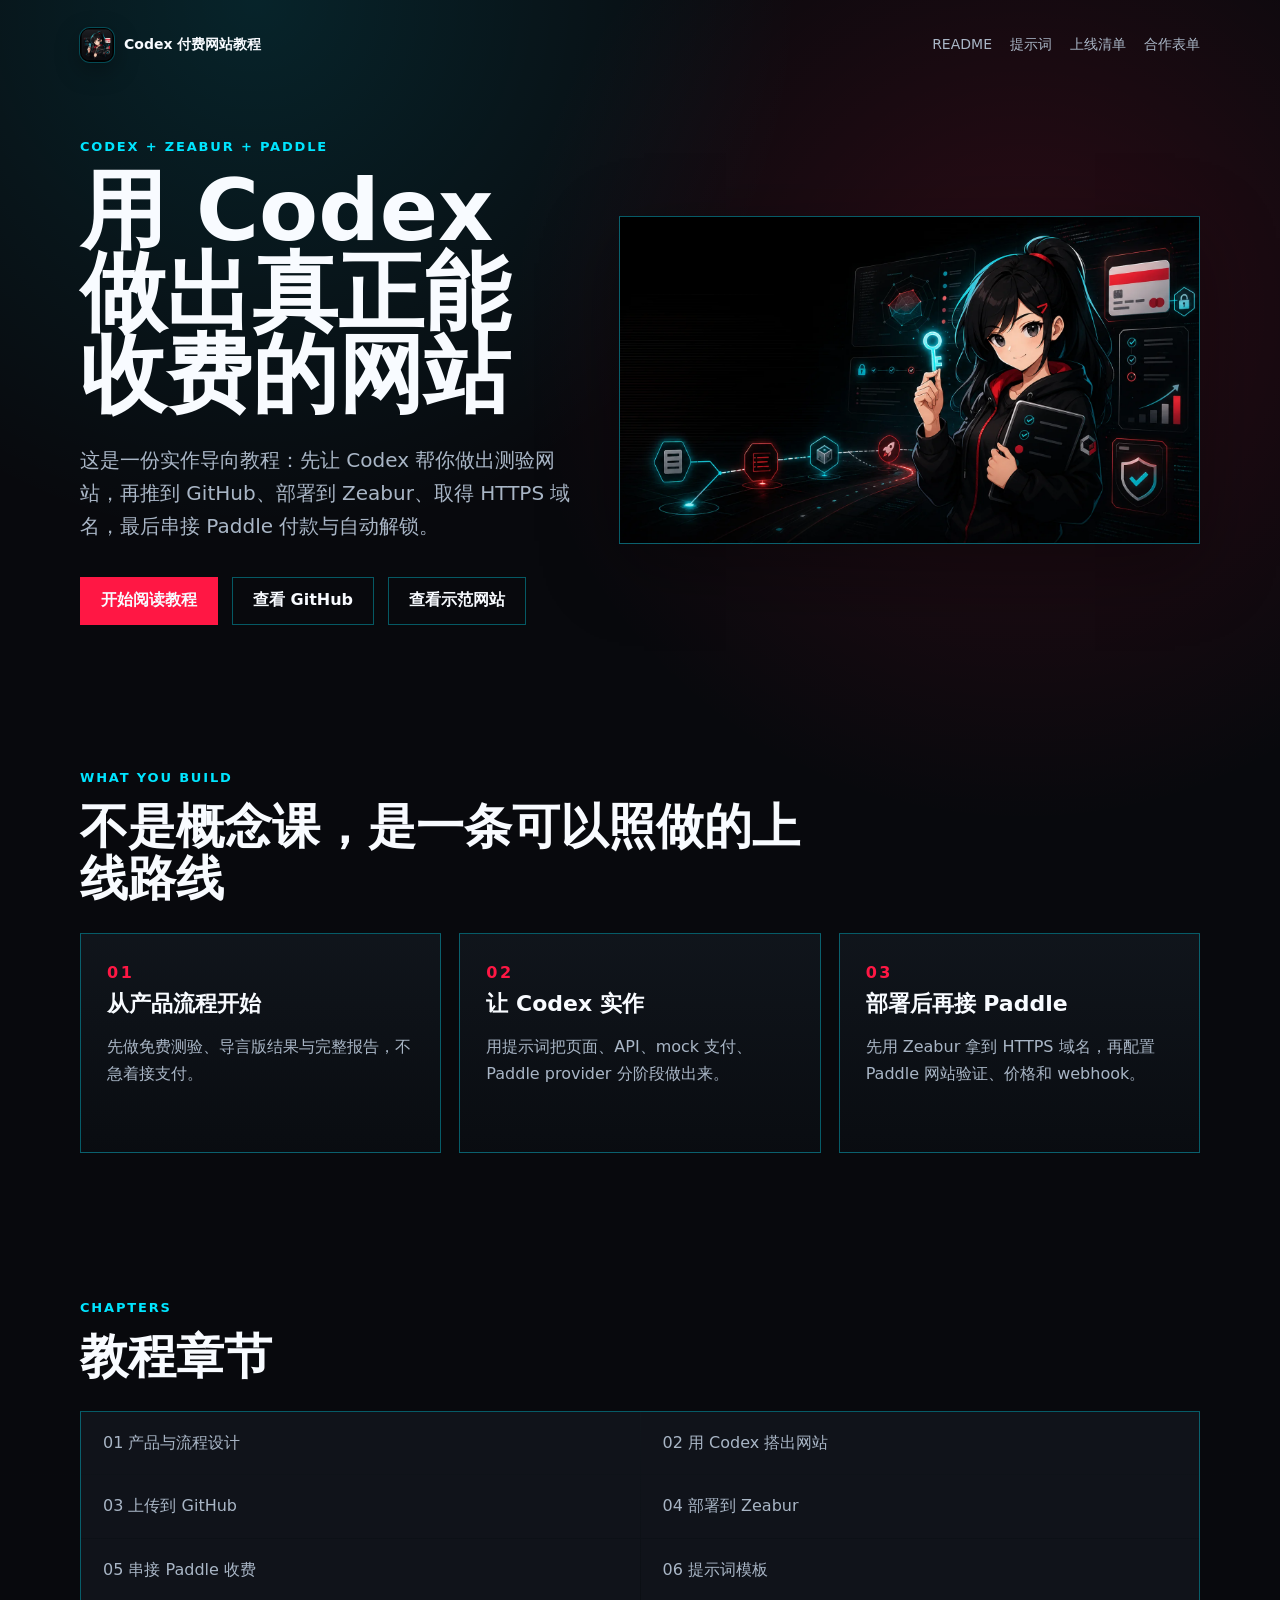
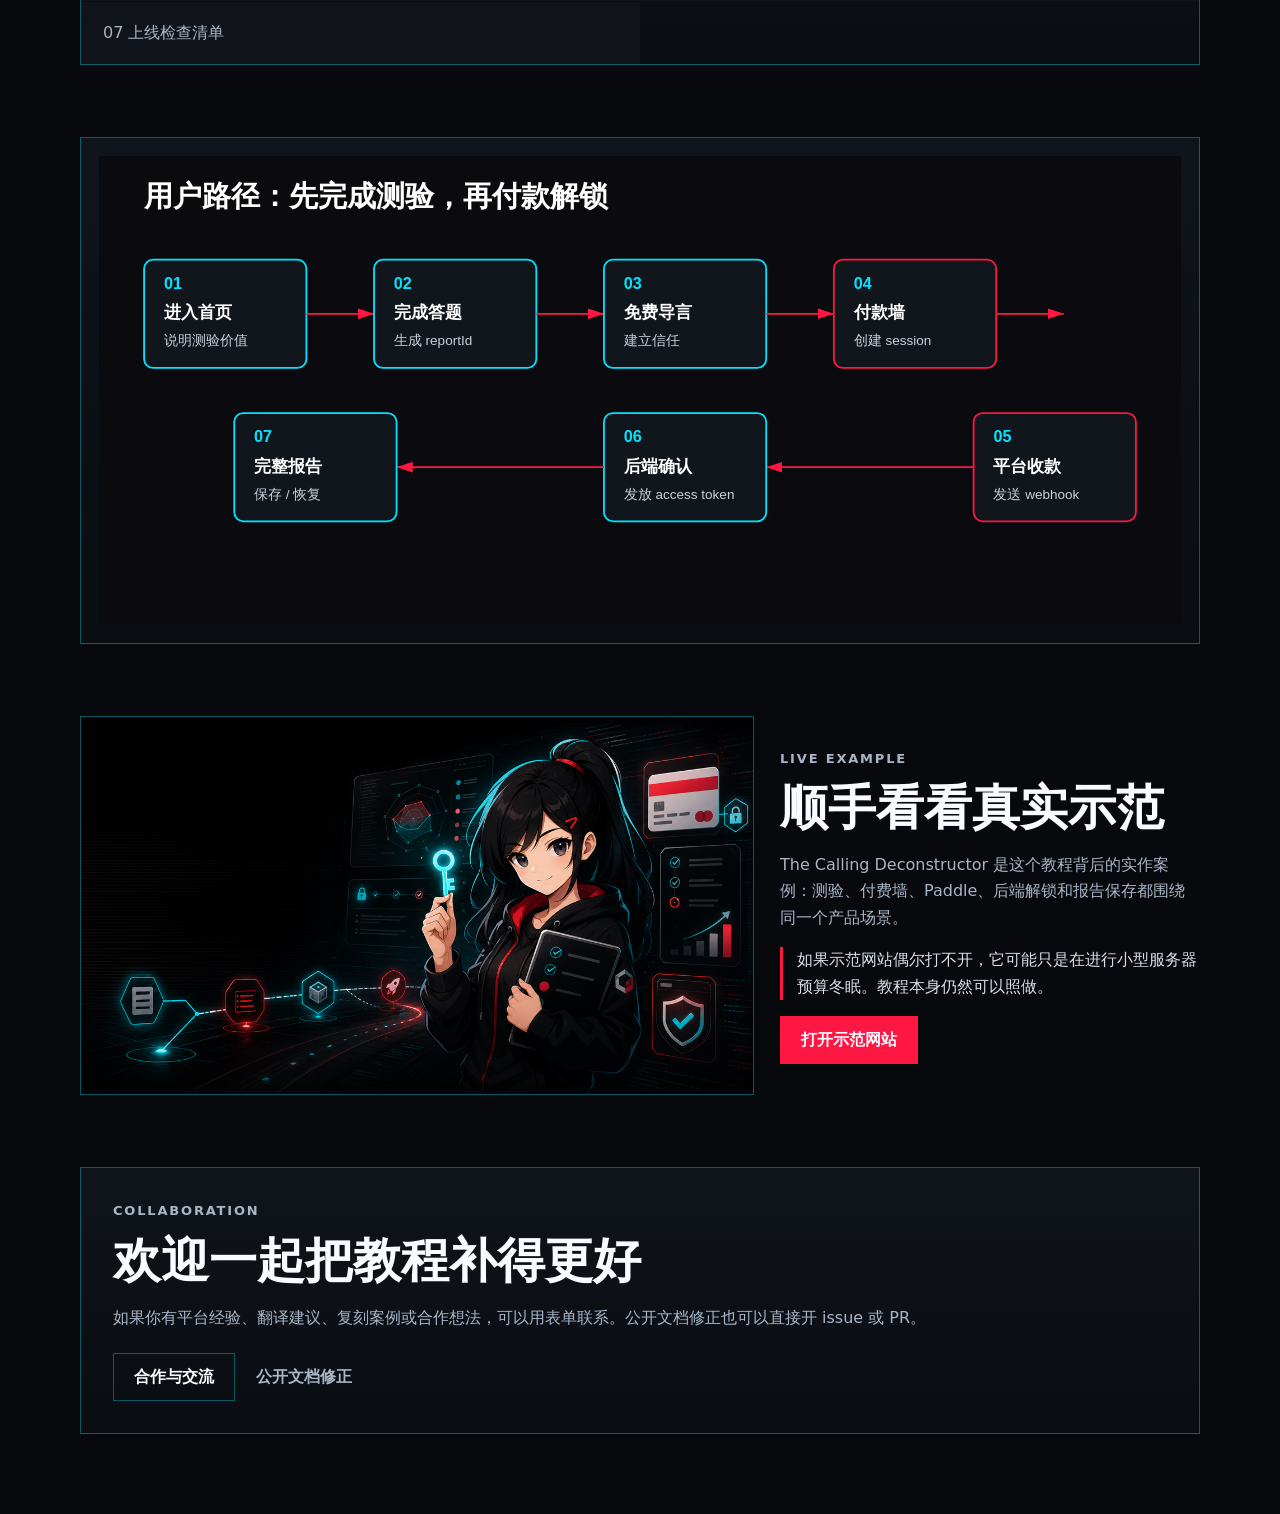
==== commit 61e2145e: "Restructure multilingual tutorial docs" ====
--- a/index.html
+++ b/index.html
@@ -1,145 +1,94 @@
-<!doctype html>
-<html lang="zh-CN">
-  <head>
-    <meta charset="utf-8" />
-    <meta name="viewport" content="width=device-width, initial-scale=1" />
-    <meta
-      name="description"
-      content="一份给 0 基础创作者的 Codex 实作教程：做测验网站、上传到 GitHub、部署到 Zeabur 拿域名，再接 Paddle 收款和自动解锁报告。"
-    />
-    <meta property="og:title" content="用 Codex 做出可以收款的测验网站" />
-    <meta property="og:description" content="照着步骤让 Codex 帮你建站、接支付、部署上线。" />
-    <meta property="og:image" content="https://momowangouo.github.io/codex-paid-quiz-tutorial/assets/brand/tutorial-og-cover.png" />
-    <meta name="twitter:card" content="summary_large_image" />
-    <title>用 Codex 做出可以收款的测验网站</title>
-    <link rel="icon" type="image/png" href="./assets/brand/tutorial-mascot-icon.png" />
-    <link rel="stylesheet" href="site.css" />
-  </head>
-  <body>
-    <header class="hero">
-      <nav class="nav">
-        <a class="brand" href="./">
-          <img src="./assets/brand/tutorial-mascot-icon.png" alt="" />
-          <span>Codex 付费网站教程</span>
-        </a>
-        <a href="./README.md">教程 README</a>
-        <a href="./06-prompt-templates.md">提示词</a>
-        <a href="./07-launch-checklist.md">上线清单</a>
+<!doctype html>
+<html lang="zh-CN">
+  <head>
+    <meta charset="utf-8" />
+    <meta name="viewport" content="width=device-width, initial-scale=1" />
+    <meta name="description" content="一份从 0 开始用 Codex 做出可收费网站的实作教程：GitHub、Zeabur、Paddle、Webhook 与自动解锁。" />
+    <meta property="og:title" content="用 Codex 做出可收费网站" />
+    <meta property="og:description" content="从 0 基础到上线：让 Codex 帮你做测验网站、部署 Zeabur、串接 Paddle 收费。" />
+    <meta property="og:image" content="https://momowangouo.github.io/codex-paid-quiz-tutorial/assets/brand/tutorial-og-cover.png" />
+    <meta name="twitter:card" content="summary_large_image" />
+    <title>用 Codex 做出可收费网站</title>
+    <link rel="icon" type="image/png" href="./assets/brand/tutorial-mascot-icon.png" />
+    <link rel="stylesheet" href="site.css" />
+  </head>
+  <body>
+    <header class="hero">
+      <nav class="nav">
+        <a class="brand" href="./">
+          <img src="./assets/brand/tutorial-mascot-icon.png" alt="" />
+          <span>Codex 付费网站教程</span>
+        </a>
+        <a href="./README.md">README</a>
+        <a href="./docs/zh-CN/06-prompt-templates.md">提示词</a>
+        <a href="./docs/zh-CN/07-launch-checklist.md">上线清单</a>
         <a href="./collaboration.html">合作表单</a>
-      </nav>
-      <div class="hero-grid">
-        <section class="hero-copy">
-          <p class="eyebrow">Codex + Payment + Deploy</p>
-          <h1>用 Codex 做出一个可以收款的网站</h1>
-          <p class="lead">
-            0 基础也能照着做：让 Codex 帮你写前端和后端，先上传到 GitHub，再用 Zeabur 部署拿到 HTTPS 域名，最后接 Paddle 收款与自动解锁。
-          </p>
-          <div class="actions">
-            <a class="button primary" href="./README.md">开始阅读教程</a>
-            <a class="button ghost" href="https://github.com/momowangOUO/codex-paid-quiz-tutorial">查看 GitHub</a>
-            <a class="button ghost" href="https://callingdeconstructor.zeabur.app/">体验案例网站</a>
-          </div>
-        </section>
-        <section class="hero-card" aria-label="收费测验网站教程品牌视觉">
-          <img src="./assets/brand/tutorial-hero.webp" alt="Codex 收费测验教程品牌视觉" />
-        </section>
-      </div>
-    </header>
-
-    <main>
-      <section class="section">
-        <div class="section-head">
-          <p class="eyebrow">What You Build</p>
-          <h2>从“有想法”到“能上线收钱”的实作路线</h2>
-        </div>
-        <div class="cards three">
-          <article class="card">
-            <span>01</span>
-            <h3>先让 Codex 建出网站</h3>
-            <p>从首页、答题页、免费报告、完整报告开始，先用 mock 支付跑通完整流程。</p>
-          </article>
-          <article class="card">
-            <span>02</span>
-            <h3>上传 GitHub</h3>
-            <p>先把本机项目变成 GitHub 仓库，让 Zeabur 有地方读取代码。</p>
-          </article>
-          <article class="card">
-            <span>03</span>
-            <h3>部署 Zeabur</h3>
-            <p>把 GitHub 项目变成 HTTPS 网站，拿到 Paddle 可以验证的公开域名。</p>
-          </article>
-          <article class="card">
-            <span>04</span>
-            <h3>再接 Paddle 收款</h3>
-            <p>用 Zeabur 域名完成网站验证、default payment link、webhook 和 checkout。</p>
-          </article>
-        </div>
-      </section>
-
-      <section class="section split">
-        <div>
-          <p class="eyebrow">Beginner First</p>
-          <h2>不先讲一堆原理，先把东西做出来</h2>
-          <p>
-            教程会用“你该点哪里、填什么、贴什么提示词、怎么验收”的方式推进。你会先做最小版本，再上传 GitHub，再部署 Zeabur 拿域名，再接 Paddle，最后才优化转化率和视觉。
-          </p>
-        </div>
-        <div class="cost-table">
-          <div><strong>你负责</strong><span>说明产品、测试网页、贴错误日志</span></div>
-          <div><strong>Codex 负责</strong><span>写前端、写后端、修 bug、补配置</span></div>
-          <div><strong>Paddle 负责</strong><span>付款页面、交易结果、webhook 通知</span></div>
-          <div><strong>Zeabur 负责</strong><span>从 GitHub 部署网站、提供 HTTPS 域名</span></div>
-        </div>
-      </section>
-
-      <section class="section">
-        <div class="section-head">
-          <p class="eyebrow">Chapters</p>
-          <h2>按步骤推进，每章都有可以复制的提示词</h2>
-        </div>
-        <div class="chapter-list">
-          <a href="./01-product-flow.md">01 先把产品流程拆清楚</a>
-          <a href="./02-codex-build-workflow.md">02 指挥 Codex 从 0 建站</a>
-          <a href="./03-upload-to-github.md">03 上传到 GitHub</a>
-          <a href="./04-zeabur-deployment.md">04 Zeabur 部署与域名准备</a>
-          <a href="./05-payment-unlock.md">05 Paddle 收款与自动解锁</a>
-          <a href="./06-prompt-templates.md">06 提示词模板库</a>
-          <a href="./07-launch-checklist.md">07 上线检查清单</a>
-          <a href="./08-visual-walkthrough.md">08 内置界面截图图册</a>
-        </div>
-      </section>
-
-      <section class="section visual">
-        <img src="./assets/payment-flow.svg" alt="测验到付款解锁流程图" />
-      </section>
-
-      <section class="section case-study">
-        <img src="./assets/brand/tutorial-og-cover.png" alt="The Calling Deconstructor 案例展示" />
-        <div>
-          <p class="eyebrow">Live Example</p>
-          <h2>想先看成品长什么样？</h2>
-          <p>
-            The Calling Deconstructor 是一个已上线的收费测验网站案例。你可以先体验完整用户路径，再回到教程拆解自己要做的版本。
-          </p>
-          <p class="note">
-            个人项目服务器经费不是无限续杯；如果暂时打不开，多半只是进入云端冬眠模式。
-          </p>
-          <a class="button primary" href="https://callingdeconstructor.zeabur.app/">打开案例网站</a>
-        </div>
-      </section>
-
+      </nav>
+      <div class="hero-grid">
+        <section class="hero-copy">
+          <p class="eyebrow">Codex + Zeabur + Paddle</p>
+          <h1>用 Codex 做出真正能收费的网站</h1>
+          <p class="lead">这是一份实作导向教程：先让 Codex 帮你做出测验网站，再推到 GitHub、部署到 Zeabur、取得 HTTPS 域名，最后串接 Paddle 付款与自动解锁。</p>
+          <div class="actions">
+            <a class="button primary" href="./README.md">开始阅读教程</a>
+            <a class="button ghost" href="https://github.com/momowangOUO/codex-paid-quiz-tutorial">查看 GitHub</a>
+            <a class="button ghost" href="https://callingdeconstructor.zeabur.app/">查看示范网站</a>
+          </div>
+        </section>
+        <section class="hero-card" aria-label="教程视觉封面">
+          <img src="./assets/brand/tutorial-hero.webp" alt="Codex 付费网站教程视觉封面" />
+        </section>
+      </div>
+    </header>
+    <main>
+      <section class="section">
+        <div class="section-head">
+          <p class="eyebrow">What You Build</p>
+          <h2>不是概念课，是一条可以照做的上线路线</h2>
+        </div>
+        <div class="cards three">
+          <article class="card"><span>01</span><h3>从产品流程开始</h3><p>先做免费测验、导言版结果与完整报告，不急着接支付。</p></article>
+          <article class="card"><span>02</span><h3>让 Codex 实作</h3><p>用提示词把页面、API、mock 支付、Paddle provider 分阶段做出来。</p></article>
+          <article class="card"><span>03</span><h3>部署后再接 Paddle</h3><p>先用 Zeabur 拿到 HTTPS 域名，再配置 Paddle 网站验证、价格和 webhook。</p></article>
+        </div>
+      </section>
+      <section class="section">
+        <div class="section-head">
+          <p class="eyebrow">Chapters</p>
+          <h2>教程章节</h2>
+        </div>
+        <div class="chapter-list">
+          <a href="./docs/zh-CN/01-product-flow.md">01 产品与流程设计</a>
+          <a href="./docs/zh-CN/02-codex-build-workflow.md">02 用 Codex 搭出网站</a>
+          <a href="./docs/zh-CN/03-upload-to-github.md">03 上传到 GitHub</a>
+          <a href="./docs/zh-CN/04-zeabur-deployment.md">04 部署到 Zeabur</a>
+          <a href="./docs/zh-CN/05-payment-unlock.md">05 串接 Paddle 收费</a>
+          <a href="./docs/zh-CN/06-prompt-templates.md">06 提示词模板</a>
+          <a href="./docs/zh-CN/07-launch-checklist.md">07 上线检查清单</a>
+        </div>
+      </section>
+      <section class="section visual">
+        <img src="./assets/payment-flow.svg" alt="付款与自动解锁流程图" />
+      </section>
+      <section class="section case-study">
+        <img src="./assets/brand/tutorial-og-cover.png" alt="The Calling Deconstructor 示范网站" />
+        <div>
+          <p class="eyebrow">Live Example</p>
+          <h2>顺手看看真实示范</h2>
+          <p>The Calling Deconstructor 是这个教程背后的实作案例：测验、付费墙、Paddle、后端解锁和报告保存都围绕同一个产品场景。</p>
+          <p class="note">如果示范网站偶尔打不开，它可能只是在进行小型服务器预算冬眠。教程本身仍然可以照做。</p>
+          <a class="button primary" href="https://callingdeconstructor.zeabur.app/">打开示范网站</a>
+        </div>
+      </section>
       <section class="section contact">
         <p class="eyebrow">Collaboration</p>
-        <h2>合作与交流</h2>
-        <p>
-          作者关注认知心理学、游戏化体验设计与 AI 产品原型，擅长把抽象测评、动机反馈和付费路径整理成可上线验证的产品。
-        </p>
-        <p class="contact-line">有合作、案例交流或共创需求，请走表单入口。公开 GitHub 页面只用于勘误、PR 和可公开讨论的教程补充。</p>
+        <h2>欢迎一起把教程补得更好</h2>
+        <p>如果你有平台经验、翻译建议、复刻案例或合作想法，可以用表单联系。公开文档修正也可以直接开 issue 或 PR。</p>
         <div class="actions compact-actions">
-          <a class="button ghost" href="./collaboration.html">查看合作表单入口</a>
-          <a class="button text-button" href="https://github.com/momowangOUO/codex-paid-quiz-tutorial/issues/new?template=collaboration.yml">公开勘误 / PR 讨论</a>
+          <a class="button ghost" href="./collaboration.html">合作与交流</a>
+          <a class="button text-button" href="https://github.com/momowangOUO/codex-paid-quiz-tutorial/issues/new?template=collaboration.yml">公开文档修正</a>
         </div>
       </section>
-    </main>
-  </body>
-</html>
+    </main>
+  </body>
+</html>
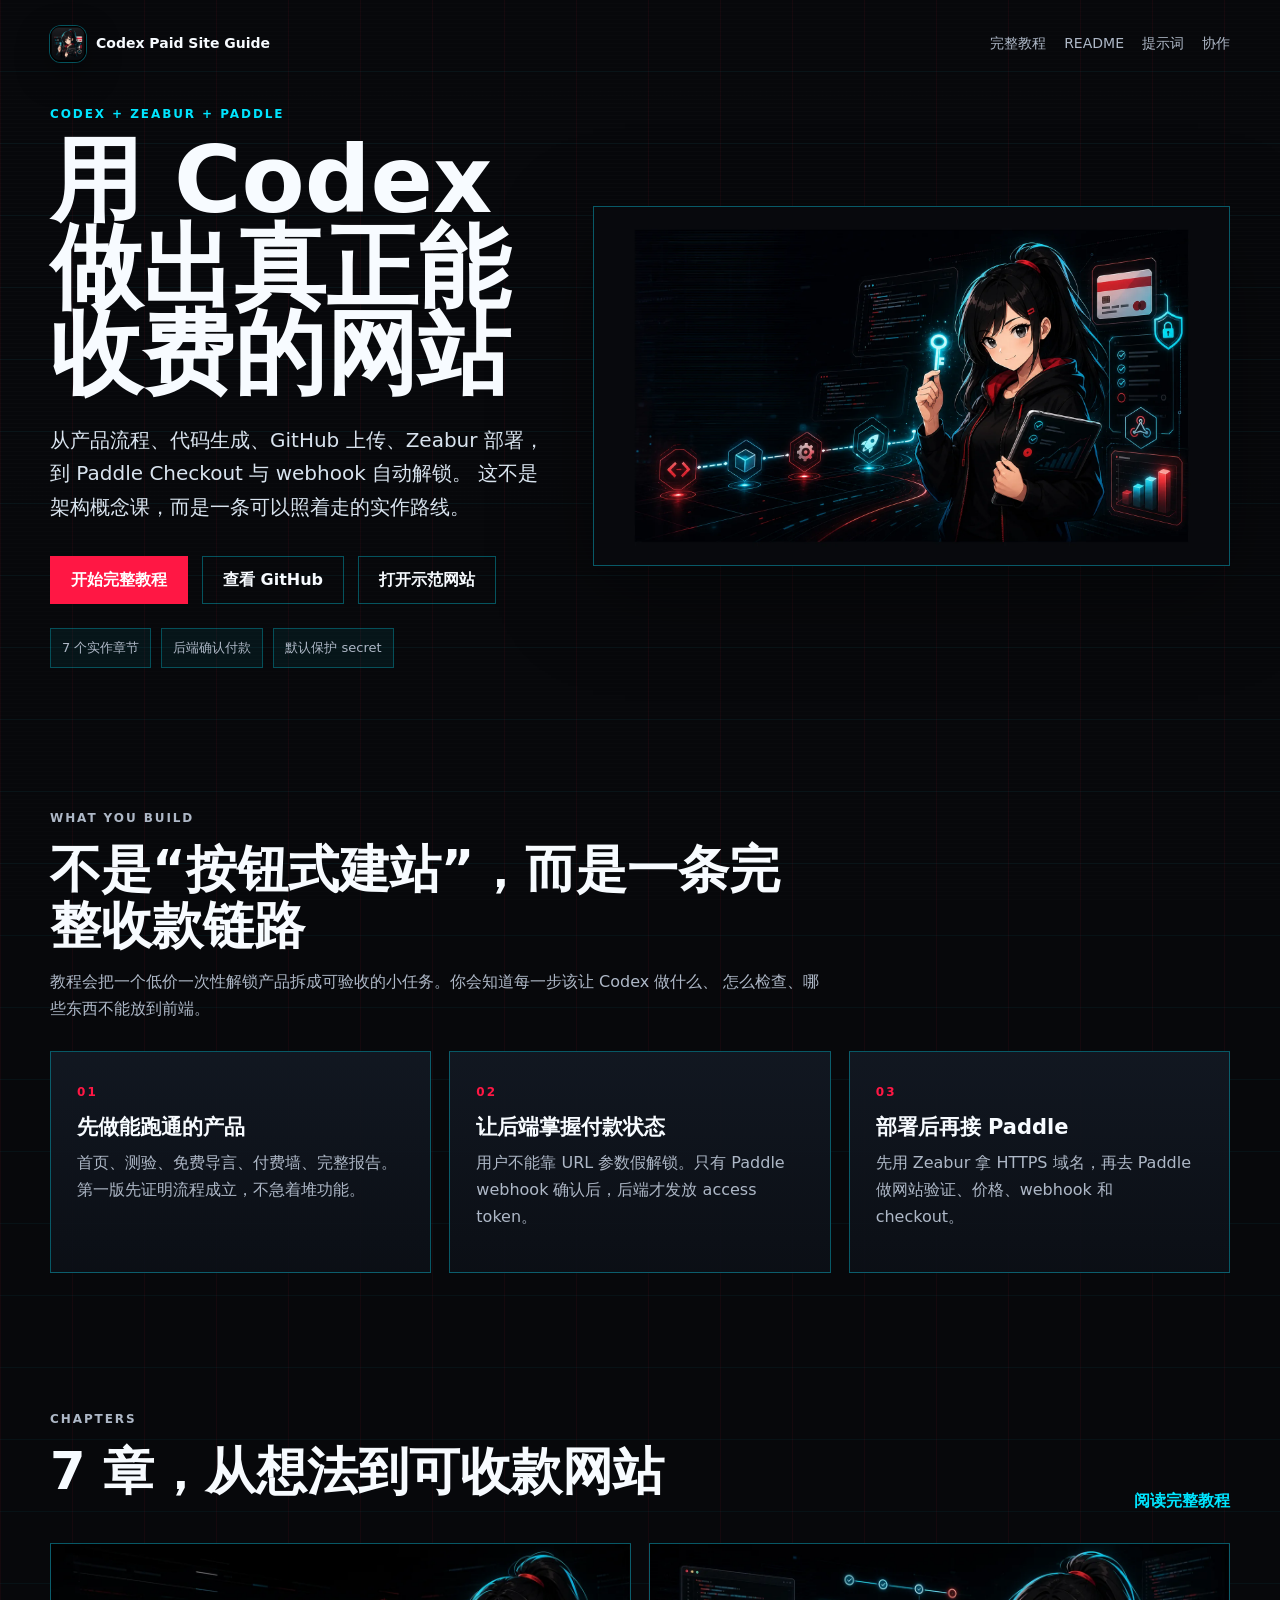
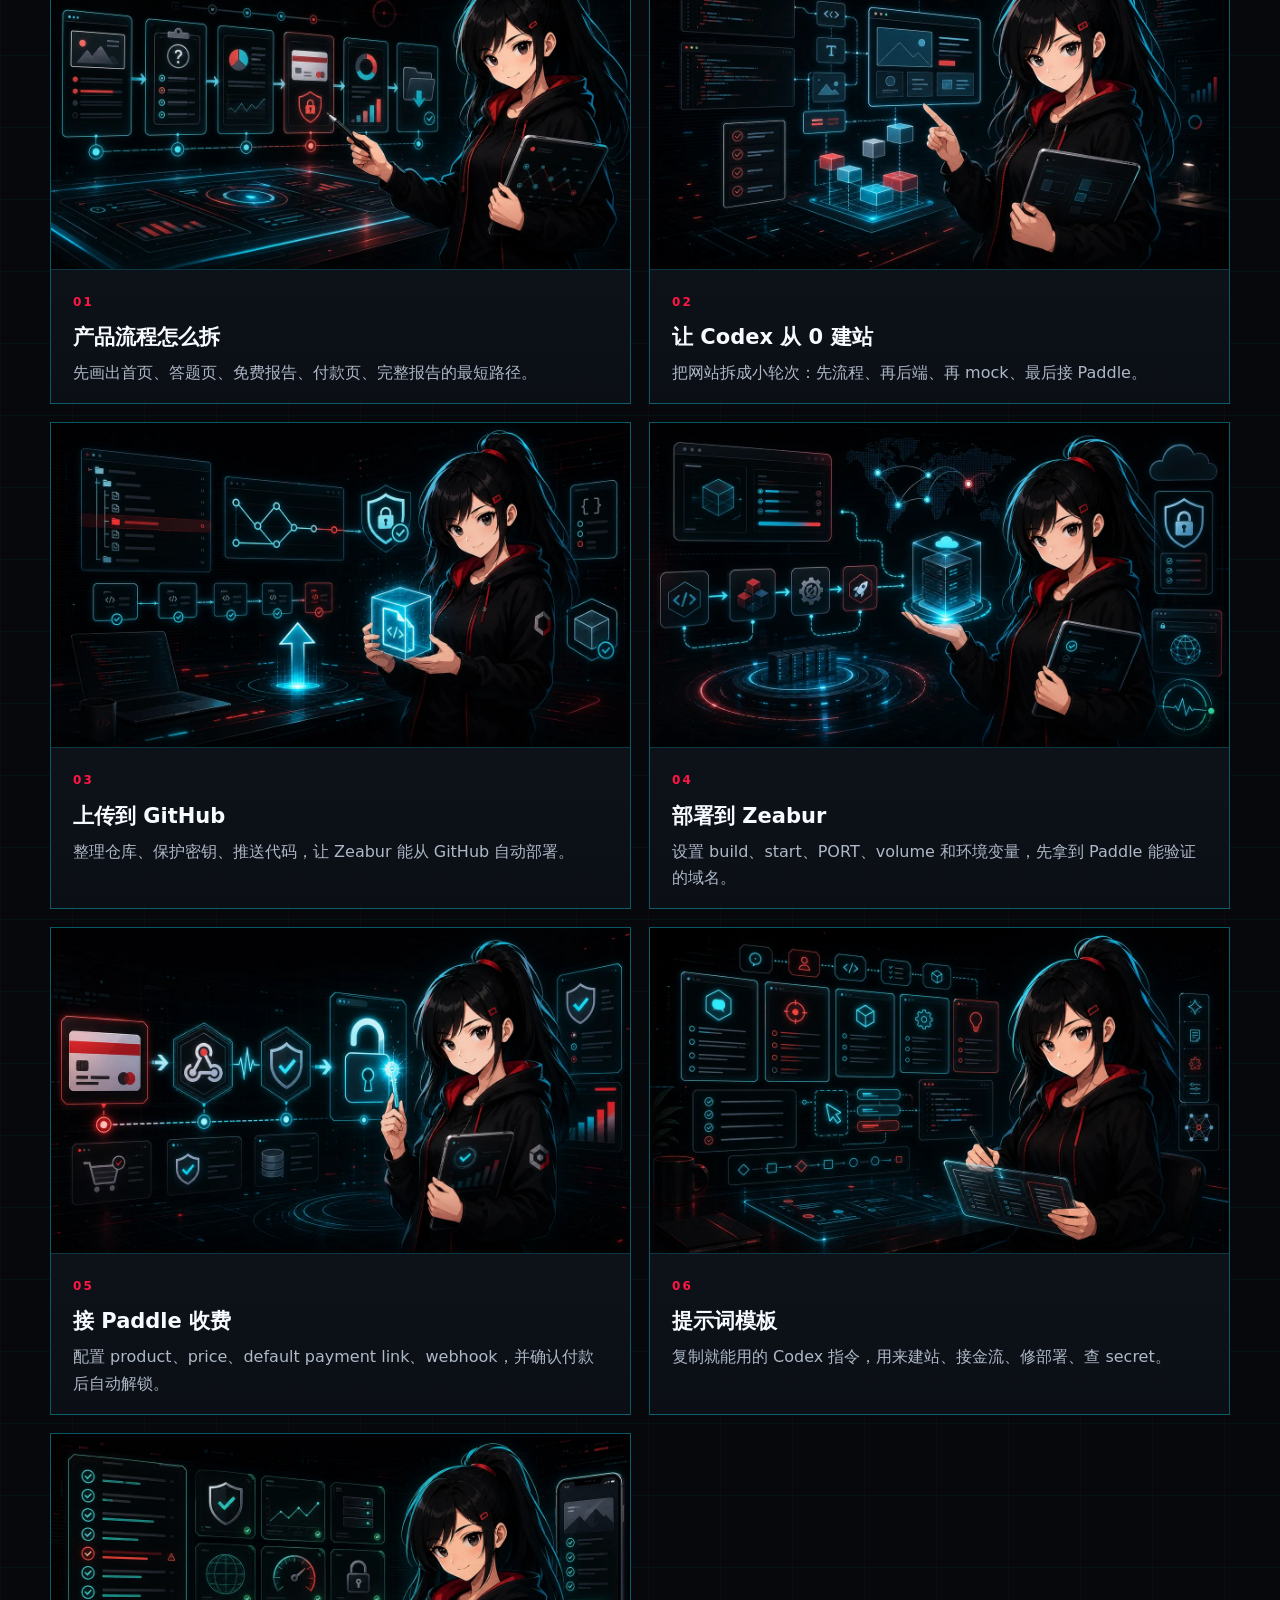
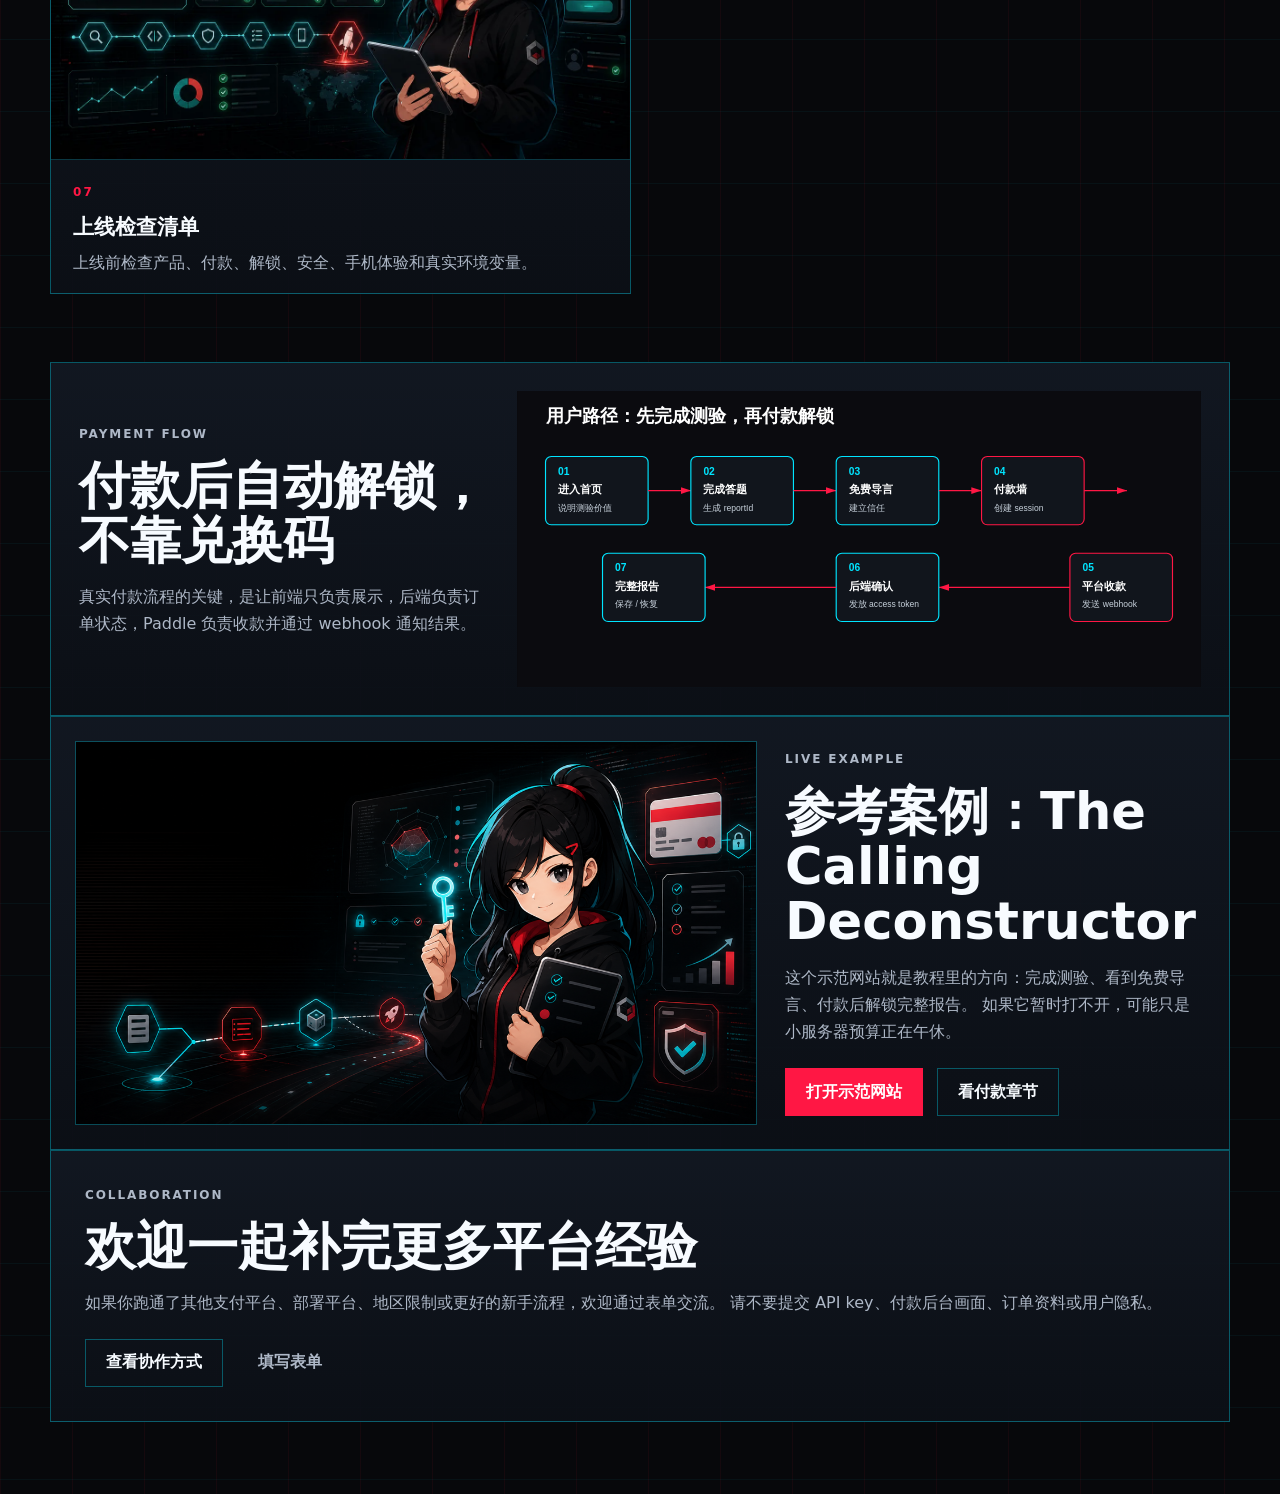
==== commit 309fcb41: "Upgrade tutorial static site visuals" ====
--- a/index.html
+++ b/index.html
@@ -3,90 +3,182 @@
   <head>
     <meta charset="utf-8" />
     <meta name="viewport" content="width=device-width, initial-scale=1" />
-    <meta name="description" content="一份从 0 开始用 Codex 做出可收费网站的实作教程：GitHub、Zeabur、Paddle、Webhook 与自动解锁。" />
-    <meta property="og:title" content="用 Codex 做出可收费网站" />
-    <meta property="og:description" content="从 0 基础到上线：让 Codex 帮你做测验网站、部署 Zeabur、串接 Paddle 收费。" />
-    <meta property="og:image" content="https://momowangouo.github.io/codex-paid-quiz-tutorial/assets/brand/tutorial-og-cover.png" />
+    <meta
+      name="description"
+      content="一份从 0 到上线的 Codex 付费网站实作教程：GitHub、Zeabur、Paddle Checkout、Webhook 与自动解锁。"
+    />
+    <meta property="og:title" content="用 Codex 做出真正能收费的网站" />
+    <meta
+      property="og:description"
+      content="把想法做成可部署、可收款、付款后自动解锁内容的网站。适合 0 基础创作者跟着 Codex 实作。"
+    />
+    <meta
+      property="og:image"
+      content="https://momowangouo.github.io/codex-paid-quiz-tutorial/assets/brand/tutorial-og-cover.png"
+    />
     <meta name="twitter:card" content="summary_large_image" />
-    <title>用 Codex 做出可收费网站</title>
+    <title>用 Codex 做出真正能收费的网站</title>
     <link rel="icon" type="image/png" href="./assets/brand/tutorial-mascot-icon.png" />
     <link rel="stylesheet" href="site.css" />
   </head>
   <body>
-    <header class="hero">
+    <header class="site-hero">
       <nav class="nav">
         <a class="brand" href="./">
           <img src="./assets/brand/tutorial-mascot-icon.png" alt="" />
-          <span>Codex 付费网站教程</span>
+          <span>Codex Paid Site Guide</span>
         </a>
+        <a href="./tutorial.html">完整教程</a>
         <a href="./README.md">README</a>
         <a href="./docs/zh-CN/06-prompt-templates.md">提示词</a>
-        <a href="./docs/zh-CN/07-launch-checklist.md">上线清单</a>
-        <a href="./collaboration.html">合作表单</a>
+        <a href="./collaboration.html">协作</a>
       </nav>
-      <div class="hero-grid">
+
+      <div class="hero-stage">
         <section class="hero-copy">
           <p class="eyebrow">Codex + Zeabur + Paddle</p>
           <h1>用 Codex 做出真正能收费的网站</h1>
-          <p class="lead">这是一份实作导向教程：先让 Codex 帮你做出测验网站，再推到 GitHub、部署到 Zeabur、取得 HTTPS 域名，最后串接 Paddle 付款与自动解锁。</p>
-          <div class="actions">
-            <a class="button primary" href="./README.md">开始阅读教程</a>
+          <p class="lead">
+            从产品流程、代码生成、GitHub 上传、Zeabur 部署，到 Paddle Checkout 与 webhook 自动解锁。
+            这不是架构概念课，而是一条可以照着走的实作路线。
+          </p>
+          <div class="hero-actions">
+            <a class="button primary" href="./tutorial.html">开始完整教程</a>
             <a class="button ghost" href="https://github.com/momowangOUO/codex-paid-quiz-tutorial">查看 GitHub</a>
-            <a class="button ghost" href="https://callingdeconstructor.zeabur.app/">查看示范网站</a>
+            <a class="button ghost" href="https://callingdeconstructor.zeabur.app/">打开示范网站</a>
+          </div>
+          <div class="hero-proof">
+            <span>7 个实作章节</span>
+            <span>后端确认付款</span>
+            <span>默认保护 secret</span>
           </div>
         </section>
-        <section class="hero-card" aria-label="教程视觉封面">
-          <img src="./assets/brand/tutorial-hero.webp" alt="Codex 付费网站教程视觉封面" />
+        <section class="hero-art" aria-label="教程主视觉">
+          <img src="./assets/brand/tutorial-hero.webp" alt="黑发技术向导展示部署、付款与自动解锁流程" />
         </section>
       </div>
     </header>
+
     <main>
-      <section class="section">
+      <section class="section intro-band">
         <div class="section-head">
           <p class="eyebrow">What You Build</p>
-          <h2>不是概念课，是一条可以照做的上线路线</h2>
+          <h2>不是“按钮式建站”，而是一条完整收款链路</h2>
+          <p>
+            教程会把一个低价一次性解锁产品拆成可验收的小任务。你会知道每一步该让 Codex 做什么、
+            怎么检查、哪些东西不能放到前端。
+          </p>
         </div>
         <div class="cards three">
-          <article class="card"><span>01</span><h3>从产品流程开始</h3><p>先做免费测验、导言版结果与完整报告，不急着接支付。</p></article>
-          <article class="card"><span>02</span><h3>让 Codex 实作</h3><p>用提示词把页面、API、mock 支付、Paddle provider 分阶段做出来。</p></article>
-          <article class="card"><span>03</span><h3>部署后再接 Paddle</h3><p>先用 Zeabur 拿到 HTTPS 域名，再配置 Paddle 网站验证、价格和 webhook。</p></article>
+          <article class="card">
+            <span>01</span>
+            <h3>先做能跑通的产品</h3>
+            <p>首页、测验、免费导言、付费墙、完整报告。第一版先证明流程成立，不急着堆功能。</p>
+          </article>
+          <article class="card">
+            <span>02</span>
+            <h3>让后端掌握付款状态</h3>
+            <p>用户不能靠 URL 参数假解锁。只有 Paddle webhook 确认后，后端才发放 access token。</p>
+          </article>
+          <article class="card">
+            <span>03</span>
+            <h3>部署后再接 Paddle</h3>
+            <p>先用 Zeabur 拿 HTTPS 域名，再去 Paddle 做网站验证、价格、webhook 和 checkout。</p>
+          </article>
         </div>
       </section>
+
       <section class="section">
-        <div class="section-head">
-          <p class="eyebrow">Chapters</p>
-          <h2>教程章节</h2>
+        <div class="section-head split-head">
+          <div>
+            <p class="eyebrow">Chapters</p>
+            <h2>7 章，从想法到可收款网站</h2>
+          </div>
+          <a class="text-link" href="./tutorial.html">阅读完整教程</a>
         </div>
-        <div class="chapter-list">
-          <a href="./docs/zh-CN/01-product-flow.md">01 产品与流程设计</a>
-          <a href="./docs/zh-CN/02-codex-build-workflow.md">02 用 Codex 搭出网站</a>
-          <a href="./docs/zh-CN/03-upload-to-github.md">03 上传到 GitHub</a>
-          <a href="./docs/zh-CN/04-zeabur-deployment.md">04 部署到 Zeabur</a>
-          <a href="./docs/zh-CN/05-payment-unlock.md">05 串接 Paddle 收费</a>
-          <a href="./docs/zh-CN/06-prompt-templates.md">06 提示词模板</a>
-          <a href="./docs/zh-CN/07-launch-checklist.md">07 上线检查清单</a>
+        <div class="chapter-grid">
+          <a class="chapter-card" href="./tutorial.html#chapter-01">
+            <img src="./assets/chapters/chapter-01-flow.webp" alt="" loading="lazy" />
+            <span>01</span>
+            <h3>产品流程怎么拆</h3>
+            <p>先画出首页、答题页、免费报告、付款页、完整报告的最短路径。</p>
+          </a>
+          <a class="chapter-card" href="./tutorial.html#chapter-02">
+            <img src="./assets/chapters/chapter-02-codex.webp" alt="" loading="lazy" />
+            <span>02</span>
+            <h3>让 Codex 从 0 建站</h3>
+            <p>把网站拆成小轮次：先流程、再后端、再 mock、最后接 Paddle。</p>
+          </a>
+          <a class="chapter-card" href="./tutorial.html#chapter-03">
+            <img src="./assets/chapters/chapter-03-github.webp" alt="" loading="lazy" />
+            <span>03</span>
+            <h3>上传到 GitHub</h3>
+            <p>整理仓库、保护密钥、推送代码，让 Zeabur 能从 GitHub 自动部署。</p>
+          </a>
+          <a class="chapter-card" href="./tutorial.html#chapter-04">
+            <img src="./assets/chapters/chapter-04-zeabur.webp" alt="" loading="lazy" />
+            <span>04</span>
+            <h3>部署到 Zeabur</h3>
+            <p>设置 build、start、PORT、volume 和环境变量，先拿到 Paddle 能验证的域名。</p>
+          </a>
+          <a class="chapter-card" href="./tutorial.html#chapter-05">
+            <img src="./assets/chapters/chapter-05-paddle.webp" alt="" loading="lazy" />
+            <span>05</span>
+            <h3>接 Paddle 收费</h3>
+            <p>配置 product、price、default payment link、webhook，并确认付款后自动解锁。</p>
+          </a>
+          <a class="chapter-card" href="./tutorial.html#chapter-06">
+            <img src="./assets/chapters/chapter-06-prompts.webp" alt="" loading="lazy" />
+            <span>06</span>
+            <h3>提示词模板</h3>
+            <p>复制就能用的 Codex 指令，用来建站、接金流、修部署、查 secret。</p>
+          </a>
+          <a class="chapter-card" href="./tutorial.html#chapter-07">
+            <img src="./assets/chapters/chapter-07-launch.webp" alt="" loading="lazy" />
+            <span>07</span>
+            <h3>上线检查清单</h3>
+            <p>上线前检查产品、付款、解锁、安全、手机体验和真实环境变量。</p>
+          </a>
         </div>
       </section>
-      <section class="section visual">
-        <img src="./assets/payment-flow.svg" alt="付款与自动解锁流程图" />
+
+      <section class="section flow-panel">
+        <div class="flow-copy">
+          <p class="eyebrow">Payment Flow</p>
+          <h2>付款后自动解锁，不靠兑换码</h2>
+          <p>
+            真实付款流程的关键，是让前端只负责展示，后端负责订单状态，Paddle 负责收款并通过 webhook 通知结果。
+          </p>
+        </div>
+        <img src="./assets/payment-flow.svg" alt="付款与自动解锁流程图" loading="lazy" />
       </section>
+
       <section class="section case-study">
-        <img src="./assets/brand/tutorial-og-cover.png" alt="The Calling Deconstructor 示范网站" />
+        <img src="./assets/brand/tutorial-og-cover.png" alt="The Calling Deconstructor 示范网站视觉图" loading="lazy" />
         <div>
           <p class="eyebrow">Live Example</p>
-          <h2>顺手看看真实示范</h2>
-          <p>The Calling Deconstructor 是这个教程背后的实作案例：测验、付费墙、Paddle、后端解锁和报告保存都围绕同一个产品场景。</p>
-          <p class="note">如果示范网站偶尔打不开，它可能只是在进行小型服务器预算冬眠。教程本身仍然可以照做。</p>
-          <a class="button primary" href="https://callingdeconstructor.zeabur.app/">打开示范网站</a>
+          <h2>参考案例：The Calling Deconstructor</h2>
+          <p>
+            这个示范网站就是教程里的方向：完成测验、看到免费导言、付款后解锁完整报告。
+            如果它暂时打不开，可能只是小服务器预算正在午休。
+          </p>
+          <div class="hero-actions small">
+            <a class="button primary" href="https://callingdeconstructor.zeabur.app/">打开示范网站</a>
+            <a class="button ghost" href="./tutorial.html#chapter-05">看付款章节</a>
+          </div>
         </div>
       </section>
+
       <section class="section contact">
         <p class="eyebrow">Collaboration</p>
-        <h2>欢迎一起把教程补得更好</h2>
-        <p>如果你有平台经验、翻译建议、复刻案例或合作想法，可以用表单联系。公开文档修正也可以直接开 issue 或 PR。</p>
-        <div class="actions compact-actions">
-          <a class="button ghost" href="./collaboration.html">合作与交流</a>
-          <a class="button text-button" href="https://github.com/momowangOUO/codex-paid-quiz-tutorial/issues/new?template=collaboration.yml">公开文档修正</a>
+        <h2>欢迎一起补完更多平台经验</h2>
+        <p>
+          如果你跑通了其他支付平台、部署平台、地区限制或更好的新手流程，欢迎通过表单交流。
+          请不要提交 API key、付款后台画面、订单资料或用户隐私。
+        </p>
+        <div class="hero-actions small">
+          <a class="button ghost" href="./collaboration.html">查看协作方式</a>
+          <a class="button text-button" href="https://docs.google.com/forms/d/e/1FAIpQLSet3g2cL32ZElYICNwvxaq27R0pxqyoHw2AK5bQHjDzNQwlUg/viewform">填写表单</a>
         </div>
       </section>
     </main>
--- a/site.css
+++ b/site.css
@@ -1,367 +1,580 @@
-:root {
-  color-scheme: dark;
-  --bg: #08090d;
-  --panel: #10131a;
-  --panel-strong: #151a24;
-  --text: #f8fbff;
-  --muted: #a9b6c6;
-  --line: rgba(0, 229, 255, 0.36);
-  --accent: #00e5ff;
-  --hot: #ff1744;
-}
-
-* {
-  box-sizing: border-box;
-}
-
-body {
-  margin: 0;
-  background:
-    radial-gradient(circle at 20% 0%, rgba(0, 229, 255, 0.12), transparent 34rem),
-    radial-gradient(circle at 80% 10%, rgba(255, 23, 68, 0.14), transparent 32rem),
-    var(--bg);
-  color: var(--text);
-  font-family: Inter, ui-sans-serif, system-ui, -apple-system, BlinkMacSystemFont, "Segoe UI", "Microsoft YaHei", sans-serif;
-  line-height: 1.65;
-}
-
-a {
-  color: inherit;
-  text-decoration: none;
-}
-
-.hero,
-.section {
-  width: min(1120px, calc(100% - 40px));
-  margin: 0 auto;
-}
-
-.hero {
-  padding: 28px 0 70px;
-}
-
-.compact-hero {
-  padding-bottom: 42px;
-}
-
-.nav {
-  display: flex;
-  align-items: center;
-  justify-content: flex-end;
-  gap: 18px;
-  margin-bottom: 74px;
-  color: var(--muted);
-  font-size: 14px;
-}
-
-.brand {
-  display: inline-flex;
-  align-items: center;
-  gap: 10px;
-  margin-right: auto;
-  color: var(--text);
-  font-weight: 800;
-}
-
-.brand img {
-  width: 34px;
-  height: 34px;
-  border-radius: 10px;
-  box-shadow: 0 0 0 1px rgba(0, 229, 255, 0.25), 0 8px 24px rgba(0, 0, 0, 0.34);
-}
-
-.nav a:hover {
-  color: var(--accent);
-}
-
-.hero-grid {
-  display: grid;
-  grid-template-columns: minmax(0, 0.92fr) minmax(360px, 1.08fr);
-  gap: 44px;
-  align-items: center;
-}
-
-.eyebrow {
-  color: var(--accent);
-  font-size: 13px;
-  font-weight: 700;
-  letter-spacing: 0.14em;
-  text-transform: uppercase;
-}
-
-h1,
-h2,
-h3,
-p {
-  margin-top: 0;
-}
-
-h1 {
-  font-size: clamp(46px, 7vw, 86px);
-  line-height: 0.95;
-  letter-spacing: 0;
-  margin-bottom: 28px;
-}
-
-h2 {
-  font-size: clamp(30px, 4vw, 48px);
-  line-height: 1.08;
-  margin-bottom: 18px;
-}
-
-h3 {
-  font-size: 22px;
-  margin-bottom: 12px;
-}
-
-.lead {
-  color: var(--muted);
-  font-size: 20px;
-  max-width: 650px;
-}
-
-.actions {
-  display: flex;
-  flex-wrap: wrap;
-  gap: 14px;
-  margin-top: 34px;
-}
-
-.button {
-  display: inline-flex;
-  min-height: 48px;
-  align-items: center;
-  justify-content: center;
-  border: 1px solid var(--line);
-  padding: 0 20px;
-  font-weight: 700;
-}
-
-.button.primary {
-  background: var(--hot);
-  border-color: var(--hot);
-}
-
+:root {
+  color-scheme: dark;
+  --bg: #07080b;
+  --ink: #f7fbff;
+  --muted: #aeb8c7;
+  --soft: #d9e4ef;
+  --panel: rgba(12, 16, 23, 0.92);
+  --panel-strong: rgba(18, 24, 34, 0.96);
+  --line: rgba(0, 229, 255, 0.34);
+  --line-hot: rgba(255, 23, 68, 0.48);
+  --cyan: #00e5ff;
+  --red: #ff1744;
+  --green: #26f0a9;
+  --shadow: 0 26px 90px rgba(0, 0, 0, 0.36);
+}
+
+* {
+  box-sizing: border-box;
+}
+
+html {
+  scroll-behavior: smooth;
+}
+
+body {
+  margin: 0;
+  background:
+    linear-gradient(90deg, rgba(255, 23, 68, 0.055) 0 1px, transparent 1px 100%),
+    linear-gradient(0deg, rgba(0, 229, 255, 0.045) 0 1px, transparent 1px 100%),
+    #07080b;
+  background-size: 72px 72px, 72px 72px, auto;
+  color: var(--ink);
+  font-family:
+    Inter, ui-sans-serif, system-ui, -apple-system, BlinkMacSystemFont, "Segoe UI",
+    "Microsoft YaHei", "Noto Sans CJK SC", sans-serif;
+  line-height: 1.68;
+}
+
+body::before {
+  content: "";
+  position: fixed;
+  inset: 0;
+  pointer-events: none;
+  background:
+    linear-gradient(180deg, rgba(0, 0, 0, 0.3), transparent 26%, rgba(0, 0, 0, 0.46)),
+    repeating-linear-gradient(0deg, rgba(255, 255, 255, 0.035) 0 1px, transparent 1px 4px);
+  mix-blend-mode: screen;
+  opacity: 0.26;
+  z-index: -1;
+}
+
+a {
+  color: inherit;
+  text-decoration: none;
+}
+
+img {
+  max-width: 100%;
+}
+
+.site-hero,
+.tutorial-hero,
+.section {
+  width: min(1180px, calc(100% - 40px));
+  margin: 0 auto;
+}
+
+.site-hero {
+  padding: 26px 0 72px;
+}
+
+.nav {
+  display: flex;
+  align-items: center;
+  justify-content: flex-end;
+  gap: 18px;
+  margin-bottom: 42px;
+  color: var(--muted);
+  font-size: 14px;
+}
+
+.brand {
+  display: inline-flex;
+  align-items: center;
+  gap: 10px;
+  margin-right: auto;
+  color: var(--ink);
+  font-weight: 900;
+}
+
+.brand img {
+  width: 36px;
+  height: 36px;
+  border-radius: 11px;
+  box-shadow: 0 0 0 1px var(--line), 0 12px 34px rgba(0, 0, 0, 0.4);
+}
+
+.nav a:not(.brand):hover {
+  color: var(--cyan);
+}
+
+.hero-stage {
+  display: grid;
+  grid-template-columns: minmax(0, 0.88fr) minmax(460px, 1.12fr);
+  gap: 42px;
+  align-items: center;
+}
+
+.hero-copy {
+  position: relative;
+  z-index: 1;
+}
+
+.eyebrow {
+  margin: 0 0 14px;
+  color: var(--cyan);
+  font-size: 12px;
+  font-weight: 900;
+  letter-spacing: 0.16em;
+  text-transform: uppercase;
+}
+
+h1,
+h2,
+h3,
+p {
+  margin-top: 0;
+}
+
+h1 {
+  margin-bottom: 26px;
+  font-size: clamp(48px, 7.2vw, 92px);
+  line-height: 0.94;
+  letter-spacing: 0;
+}
+
+h2 {
+  margin-bottom: 16px;
+  font-size: clamp(30px, 4vw, 52px);
+  line-height: 1.08;
+  letter-spacing: 0;
+}
+
+h3 {
+  margin-bottom: 10px;
+  font-size: 21px;
+  line-height: 1.24;
+}
+
+.lead {
+  max-width: 680px;
+  color: var(--soft);
+  font-size: 20px;
+}
+
+.hero-actions {
+  display: flex;
+  flex-wrap: wrap;
+  gap: 14px;
+  margin-top: 32px;
+}
+
+.hero-actions.small {
+  margin-top: 22px;
+}
+
+.button {
+  display: inline-flex;
+  min-height: 48px;
+  align-items: center;
+  justify-content: center;
+  border: 1px solid var(--line);
+  padding: 0 20px;
+  color: var(--ink);
+  font-weight: 850;
+  transition: border-color 0.18s ease, color 0.18s ease, background 0.18s ease;
+}
+
+.button.primary {
+  border-color: var(--red);
+  background: var(--red);
+  color: white;
+}
+
 .button.ghost:hover {
-  border-color: var(--accent);
-  color: var(--accent);
+  border-color: var(--cyan);
+  color: var(--cyan);
 }
 
 .button.text-button {
   border-color: transparent;
   color: var(--muted);
-  padding-inline: 6px;
 }
 
 .button.text-button:hover {
-  color: var(--accent);
-}
-
-.hero-card,
-.card,
-.cost-table,
-.chapter-list,
-.contact,
-.visual {
-  background: linear-gradient(180deg, rgba(17, 21, 28, 0.94), rgba(10, 12, 17, 0.94));
-  border: 1px solid var(--line);
-}
-
-.hero-card {
-  overflow: hidden;
-  padding: 0;
-  box-shadow: 0 22px 70px rgba(0, 0, 0, 0.34);
-}
-
-.hero-card img,
-.visual img {
-  display: block;
-  width: 100%;
-  height: auto;
-}
-
-.hero-card img {
-  aspect-ratio: 16 / 9;
-  object-fit: cover;
-}
-
-.section {
-  padding: 72px 0;
-}
-
-.section-head {
-  max-width: 760px;
-  margin-bottom: 28px;
-}
-
-.cards {
-  display: grid;
-  gap: 18px;
-}
-
+  color: var(--cyan);
+}
+
+.hero-proof {
+  display: flex;
+  flex-wrap: wrap;
+  gap: 10px;
+  margin-top: 24px;
+}
+
+.hero-proof span {
+  border: 1px solid rgba(0, 229, 255, 0.28);
+  background: rgba(0, 229, 255, 0.06);
+  padding: 8px 11px;
+  color: var(--muted);
+  font-size: 13px;
+}
+
+.hero-art {
+  overflow: hidden;
+  border: 1px solid var(--line);
+  background: #0c1018;
+  box-shadow: var(--shadow);
+}
+
+.hero-art img {
+  display: block;
+  width: 100%;
+  aspect-ratio: 16 / 9;
+  object-fit: cover;
+}
+
+.section {
+  padding: 68px 0;
+}
+
+.section-head {
+  max-width: 780px;
+  margin-bottom: 28px;
+}
+
+.section-head p,
+.card p,
+.chapter-card p,
+.flow-copy p,
+.case-study p,
+.contact p {
+  color: var(--muted);
+}
+
+.split-head {
+  display: flex;
+  align-items: end;
+  justify-content: space-between;
+  gap: 24px;
+  max-width: none;
+}
+
+.text-link {
+  color: var(--cyan);
+  font-weight: 850;
+}
+
+.cards,
+.chapter-grid {
+  display: grid;
+  gap: 18px;
+}
+
 .cards.three {
-  grid-template-columns: repeat(auto-fit, minmax(240px, 1fr));
-}
-
-.card {
-  padding: 26px;
-  min-height: 220px;
-}
-
-.card span {
-  color: var(--hot);
-  font-weight: 800;
-  letter-spacing: 0.16em;
-}
-
-.card p,
-.split p,
-.contact p {
-  color: var(--muted);
-}
-
-.split {
-  display: grid;
-  grid-template-columns: 0.8fr 1.2fr;
-  gap: 28px;
-  align-items: start;
-}
-
-.cost-table {
-  display: grid;
-  gap: 1px;
-  overflow: hidden;
-}
-
-.cost-table div {
-  display: grid;
-  grid-template-columns: 150px 1fr;
-  gap: 18px;
-  padding: 18px 22px;
-  background: var(--panel);
-}
-
-.cost-table span {
-  color: var(--muted);
-}
-
-.chapter-list {
-  display: grid;
-  grid-template-columns: repeat(2, minmax(0, 1fr));
-  gap: 1px;
-  overflow: hidden;
-}
-
-.chapter-list a {
-  background: var(--panel);
-  padding: 18px 22px;
-  color: var(--muted);
-}
-
-.chapter-list a:hover {
-  color: var(--text);
-  background: var(--panel-strong);
-}
-
-.visual {
-  padding: 18px;
-}
-
-.contact {
-  margin-bottom: 80px;
-  padding: 32px;
-}
-
-.case-study {
-  display: grid;
-  grid-template-columns: minmax(0, 1fr) 420px;
-  gap: 26px;
-  align-items: center;
-}
-
-.case-study img {
-  display: block;
-  width: 100%;
-  border: 1px solid var(--line);
-  aspect-ratio: 16 / 9;
-  object-fit: cover;
-}
-
-.case-study p {
-  color: var(--muted);
-}
-
-.note {
-  color: #d8e0ea !important;
-  border-left: 3px solid var(--hot);
-  padding-left: 14px;
-}
-
-.contact-line {
-  color: var(--text) !important;
-}
-
-.compact-actions {
+  grid-template-columns: repeat(3, minmax(0, 1fr));
+}
+
+.card,
+.chapter-card,
+.flow-panel,
+.case-study,
+.contact {
+  border: 1px solid var(--line);
+  background: linear-gradient(180deg, var(--panel-strong), var(--panel));
+}
+
+.card {
+  min-height: 210px;
+  padding: 26px;
+}
+
+.card span,
+.chapter-card span {
+  display: inline-block;
+  margin-bottom: 12px;
+  color: var(--red);
+  font-size: 12px;
+  font-weight: 900;
+  letter-spacing: 0.18em;
+}
+
+.chapter-grid {
+  grid-template-columns: repeat(2, minmax(0, 1fr));
+}
+
+.chapter-card {
+  overflow: hidden;
+  min-height: 420px;
+  transition: transform 0.18s ease, border-color 0.18s ease, background 0.18s ease;
+}
+
+.chapter-card:hover {
+  transform: translateY(-3px);
+  border-color: var(--cyan);
+  background: linear-gradient(180deg, rgba(22, 31, 43, 0.98), rgba(10, 14, 20, 0.98));
+}
+
+.chapter-card img {
+  display: block;
+  width: 100%;
+  aspect-ratio: 16 / 9;
+  object-fit: cover;
+  border-bottom: 1px solid rgba(0, 229, 255, 0.18);
+}
+
+.chapter-card span,
+.chapter-card h3,
+.chapter-card p {
+  margin-left: 22px;
+  margin-right: 22px;
+}
+
+.chapter-card span {
   margin-top: 22px;
 }
 
-.form-card {
-  padding: 0;
-}
-
-.form-card-inner {
+.flow-panel {
+  display: grid;
+  grid-template-columns: 0.75fr 1.25fr;
+  gap: 28px;
+  align-items: center;
   padding: 28px;
 }
 
-.check-list,
-.step-list {
-  margin: 18px 0 0;
-  padding-left: 1.2rem;
+.flow-panel img {
+  display: block;
+  width: 100%;
+}
+
+.case-study {
+  display: grid;
+  grid-template-columns: minmax(0, 1fr) 420px;
+  gap: 28px;
+  align-items: center;
+  padding: 24px;
+}
+
+.case-study img {
+  display: block;
+  width: 100%;
+  border: 1px solid rgba(0, 229, 255, 0.28);
+  aspect-ratio: 16 / 9;
+  object-fit: cover;
+}
+
+.contact {
+  margin-bottom: 72px;
+  padding: 34px;
+}
+
+.tutorial-hero {
+  padding: 26px 0 46px;
+}
+
+.tutorial-hero-grid {
+  display: grid;
+  grid-template-columns: minmax(0, 0.8fr) minmax(420px, 1.2fr);
+  gap: 34px;
+  align-items: center;
+}
+
+.tutorial-hero-grid img {
+  display: block;
+  width: 100%;
+  border: 1px solid var(--line);
+  aspect-ratio: 16 / 9;
+  object-fit: cover;
+  box-shadow: var(--shadow);
+}
+
+.tutorial-layout {
+  display: grid;
+  grid-template-columns: 280px minmax(0, 1fr);
+  gap: 28px;
+  width: min(1180px, calc(100% - 40px));
+  margin: 0 auto 80px;
+}
+
+.tutorial-sidebar {
+  position: relative;
+}
+
+.sidebar-inner {
+  position: sticky;
+  top: 18px;
+  border: 1px solid var(--line);
+  background: rgba(9, 12, 18, 0.94);
+  padding: 18px;
+}
+
+.sidebar-inner a {
+  display: grid;
+  grid-template-columns: 34px 1fr;
+  gap: 10px;
+  border-top: 1px solid rgba(0, 229, 255, 0.16);
+  padding: 12px 0;
   color: var(--muted);
-}
-
-.check-list li,
-.step-list li {
-  margin: 10px 0;
-}
-
-.setup-split {
-  margin-top: 24px;
+  font-size: 14px;
+}
+
+.sidebar-inner a:hover {
+  color: var(--cyan);
+}
+
+.sidebar-inner span {
+  color: var(--red);
+  font-weight: 900;
+}
+
+.tutorial-content {
+  display: grid;
+  gap: 26px;
+}
+
+.tutorial-chapter {
+  scroll-margin-top: 20px;
+  border: 1px solid var(--line);
+  background: linear-gradient(180deg, rgba(13, 17, 24, 0.96), rgba(8, 10, 15, 0.96));
+  padding: clamp(22px, 4vw, 42px);
+}
+
+.chapter-kicker {
+  margin-bottom: 8px;
+  color: var(--red);
+  font-size: 12px;
+  font-weight: 900;
+  letter-spacing: 0.18em;
+  text-transform: uppercase;
+}
+
+.tutorial-chapter h1 {
+  font-size: clamp(36px, 5vw, 64px);
+}
+
+.tutorial-chapter h2 {
+  margin-top: 42px;
+  font-size: clamp(26px, 3.4vw, 40px);
+}
+
+.tutorial-chapter h3 {
+  margin-top: 30px;
+  color: var(--soft);
+}
+
+.tutorial-chapter p,
+.tutorial-chapter li,
+.tutorial-chapter td,
+.tutorial-chapter th,
+.tutorial-chapter blockquote {
+  color: var(--soft);
+  font-size: 16px;
+}
+
+.tutorial-chapter a {
+  color: var(--cyan);
+}
+
+.chapter-figure {
+  margin: 0 0 30px;
+}
+
+.chapter-figure img {
+  display: block;
+  width: 100%;
+  border: 1px solid var(--line);
+  aspect-ratio: 16 / 9;
+  object-fit: cover;
+}
+
+pre {
+  overflow-x: auto;
+  border: 1px solid rgba(0, 229, 255, 0.24);
+  background: #05070a;
+  padding: 18px;
 }
 
 code {
-  color: var(--accent);
+  color: var(--cyan);
+  font-family: "SFMono-Regular", Consolas, "Liberation Mono", monospace;
+}
+
+p code,
+li code,
+td code {
+  border: 1px solid rgba(0, 229, 255, 0.2);
   background: rgba(0, 229, 255, 0.08);
-  border: 1px solid rgba(0, 229, 255, 0.18);
-  padding: 0.08em 0.35em;
-}
-
-@media (max-width: 860px) {
-  .hero,
-  .section {
-    width: min(100% - 28px, 720px);
-  }
-
-  .nav {
-    justify-content: flex-start;
-    overflow-x: auto;
-    margin-bottom: 48px;
-    white-space: nowrap;
-  }
-
-  .hero-grid,
-  .split,
-  .cards.three,
-  .chapter-list,
-  .case-study {
-    grid-template-columns: 1fr;
-  }
-
-  .hero-card {
-    order: -1;
-  }
-
-  .section {
-    padding: 46px 0;
-  }
-}
+  padding: 0.08em 0.34em;
+}
+
+blockquote {
+  margin: 20px 0;
+  border-left: 3px solid var(--red);
+  background: rgba(255, 23, 68, 0.06);
+  padding: 16px 18px;
+}
+
+.table-wrap {
+  overflow-x: auto;
+  margin: 20px 0;
+}
+
+table {
+  width: 100%;
+  border-collapse: collapse;
+}
+
+th,
+td {
+  border: 1px solid rgba(0, 229, 255, 0.22);
+  padding: 12px 14px;
+  vertical-align: top;
+}
+
+th {
+  color: var(--cyan) !important;
+  text-align: left;
+}
+
+@media (max-width: 900px) {
+  .site-hero,
+  .tutorial-hero,
+  .section,
+  .tutorial-layout {
+    width: min(100% - 28px, 720px);
+  }
+
+  .nav {
+    justify-content: flex-start;
+    overflow-x: auto;
+    margin-bottom: 32px;
+    white-space: nowrap;
+  }
+
+  .hero-stage,
+  .tutorial-hero-grid,
+  .cards.three,
+  .chapter-grid,
+  .flow-panel,
+  .case-study,
+  .tutorial-layout {
+    grid-template-columns: 1fr;
+  }
+
+  .hero-art,
+  .tutorial-hero-grid img {
+    order: -1;
+  }
+
+  .site-hero {
+    padding-bottom: 44px;
+  }
+
+  .section {
+    padding: 44px 0;
+  }
+
+  .split-head {
+    align-items: start;
+    flex-direction: column;
+  }
+
+  .chapter-card {
+    min-height: auto;
+  }
+
+  .tutorial-sidebar {
+    display: none;
+  }
+}
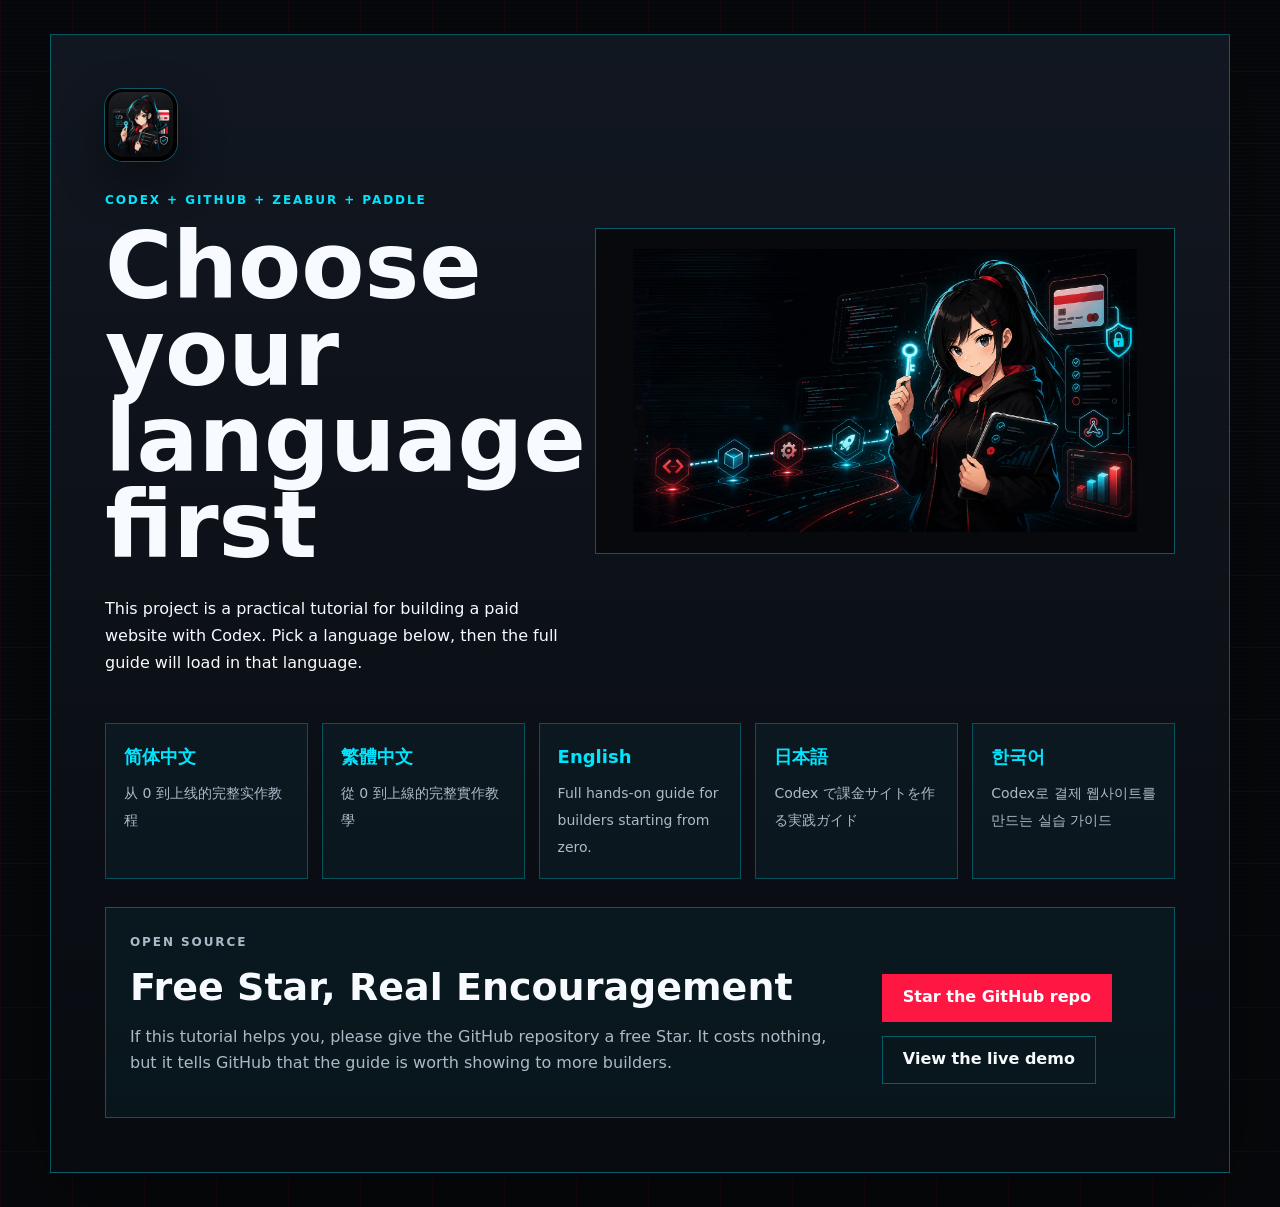
==== commit 18ffeafa: "Add multilingual tutorial landing pages" ====
--- a/index.html
+++ b/index.html
@@ -1,184 +1,82 @@
 <!doctype html>
-<html lang="zh-CN">
+<html lang="en">
   <head>
     <meta charset="utf-8" />
     <meta name="viewport" content="width=device-width, initial-scale=1" />
     <meta
       name="description"
-      content="一份从 0 到上线的 Codex 付费网站实作教程：GitHub、Zeabur、Paddle Checkout、Webhook 与自动解锁。"
+      content="A multilingual hands-on guide for building a paid website with Codex, GitHub, Zeabur, and Paddle."
     />
-    <meta property="og:title" content="用 Codex 做出真正能收费的网站" />
+    <meta property="og:title" content="Codex Paid Site Guide" />
     <meta
       property="og:description"
-      content="把想法做成可部署、可收款、付款后自动解锁内容的网站。适合 0 基础创作者跟着 Codex 实作。"
+      content="Choose your language, then follow the complete tutorial to build, deploy, and monetize a website with Codex."
     />
     <meta
       property="og:image"
       content="https://momowangouo.github.io/codex-paid-quiz-tutorial/assets/brand/tutorial-og-cover.png"
     />
     <meta name="twitter:card" content="summary_large_image" />
-    <title>用 Codex 做出真正能收费的网站</title>
+    <title>Codex Paid Site Guide</title>
     <link rel="icon" type="image/png" href="./assets/brand/tutorial-mascot-icon.png" />
-    <link rel="stylesheet" href="site.css" />
+    <link rel="stylesheet" href="./site.css" />
   </head>
   <body>
-    <header class="site-hero">
-      <nav class="nav">
-        <a class="brand" href="./">
-          <img src="./assets/brand/tutorial-mascot-icon.png" alt="" />
-          <span>Codex Paid Site Guide</span>
-        </a>
-        <a href="./tutorial.html">完整教程</a>
-        <a href="./README.md">README</a>
-        <a href="./docs/zh-CN/06-prompt-templates.md">提示词</a>
-        <a href="./collaboration.html">协作</a>
-      </nav>
+    <main class="language-gate">
+      <section class="language-panel">
+        <div class="language-hero">
+          <div>
+            <img src="./assets/brand/tutorial-mascot-icon.png" alt="" />
+            <p class="eyebrow">Codex + GitHub + Zeabur + Paddle</p>
+            <h1>Choose your language first</h1>
+            <p>
+              This project is a practical tutorial for building a paid website with Codex.
+              Pick a language below, then the full guide will load in that language.
+            </p>
+          </div>
+          <img class="language-art" src="./assets/brand/tutorial-hero.webp" alt="Tutorial hero artwork" />
+        </div>
 
-      <div class="hero-stage">
-        <section class="hero-copy">
-          <p class="eyebrow">Codex + Zeabur + Paddle</p>
-          <h1>用 Codex 做出真正能收费的网站</h1>
-          <p class="lead">
-            从产品流程、代码生成、GitHub 上传、Zeabur 部署，到 Paddle Checkout 与 webhook 自动解锁。
-            这不是架构概念课，而是一条可以照着走的实作路线。
-          </p>
-          <div class="hero-actions">
-            <a class="button primary" href="./tutorial.html">开始完整教程</a>
-            <a class="button ghost" href="https://github.com/momowangOUO/codex-paid-quiz-tutorial">查看 GitHub</a>
-            <a class="button ghost" href="https://callingdeconstructor.zeabur.app/">打开示范网站</a>
-          </div>
-          <div class="hero-proof">
-            <span>7 个实作章节</span>
-            <span>后端确认付款</span>
-            <span>默认保护 secret</span>
-          </div>
-        </section>
-        <section class="hero-art" aria-label="教程主视觉">
-          <img src="./assets/brand/tutorial-hero.webp" alt="黑发技术向导展示部署、付款与自动解锁流程" />
-        </section>
-      </div>
-    </header>
-
-    <main>
-      <section class="section intro-band">
-        <div class="section-head">
-          <p class="eyebrow">What You Build</p>
-          <h2>不是“按钮式建站”，而是一条完整收款链路</h2>
-          <p>
-            教程会把一个低价一次性解锁产品拆成可验收的小任务。你会知道每一步该让 Codex 做什么、
-            怎么检查、哪些东西不能放到前端。
-          </p>
-        </div>
-        <div class="cards three">
-          <article class="card">
-            <span>01</span>
-            <h3>先做能跑通的产品</h3>
-            <p>首页、测验、免费导言、付费墙、完整报告。第一版先证明流程成立，不急着堆功能。</p>
-          </article>
-          <article class="card">
-            <span>02</span>
-            <h3>让后端掌握付款状态</h3>
-            <p>用户不能靠 URL 参数假解锁。只有 Paddle webhook 确认后，后端才发放 access token。</p>
-          </article>
-          <article class="card">
-            <span>03</span>
-            <h3>部署后再接 Paddle</h3>
-            <p>先用 Zeabur 拿 HTTPS 域名，再去 Paddle 做网站验证、价格、webhook 和 checkout。</p>
-          </article>
-        </div>
-      </section>
-
-      <section class="section">
-        <div class="section-head split-head">
-          <div>
-            <p class="eyebrow">Chapters</p>
-            <h2>7 章，从想法到可收款网站</h2>
-          </div>
-          <a class="text-link" href="./tutorial.html">阅读完整教程</a>
-        </div>
-        <div class="chapter-grid">
-          <a class="chapter-card" href="./tutorial.html#chapter-01">
-            <img src="./assets/chapters/chapter-01-flow.webp" alt="" loading="lazy" />
-            <span>01</span>
-            <h3>产品流程怎么拆</h3>
-            <p>先画出首页、答题页、免费报告、付款页、完整报告的最短路径。</p>
+        <div class="language-grid" aria-label="Language selection">
+          <a href="./tutorial.html">
+            <strong>&#31616;&#20307;&#20013;&#25991;</strong>
+            <span>&#20174; 0 &#21040;&#19978;&#32447;&#30340;&#23436;&#25972;&#23454;&#20316;&#25945;&#31243;</span>
           </a>
-          <a class="chapter-card" href="./tutorial.html#chapter-02">
-            <img src="./assets/chapters/chapter-02-codex.webp" alt="" loading="lazy" />
-            <span>02</span>
-            <h3>让 Codex 从 0 建站</h3>
-            <p>把网站拆成小轮次：先流程、再后端、再 mock、最后接 Paddle。</p>
+          <a href="./tutorial.zh-TW.html">
+            <strong>&#32321;&#39636;&#20013;&#25991;</strong>
+            <span>&#24478; 0 &#21040;&#19978;&#32218;&#30340;&#23436;&#25972;&#23526;&#20316;&#25945;&#23416;</span>
           </a>
-          <a class="chapter-card" href="./tutorial.html#chapter-03">
-            <img src="./assets/chapters/chapter-03-github.webp" alt="" loading="lazy" />
-            <span>03</span>
-            <h3>上传到 GitHub</h3>
-            <p>整理仓库、保护密钥、推送代码，让 Zeabur 能从 GitHub 自动部署。</p>
+          <a href="./tutorial.en.html">
+            <strong>English</strong>
+            <span>Full hands-on guide for builders starting from zero.</span>
           </a>
-          <a class="chapter-card" href="./tutorial.html#chapter-04">
-            <img src="./assets/chapters/chapter-04-zeabur.webp" alt="" loading="lazy" />
-            <span>04</span>
-            <h3>部署到 Zeabur</h3>
-            <p>设置 build、start、PORT、volume 和环境变量，先拿到 Paddle 能验证的域名。</p>
+          <a href="./tutorial.ja.html">
+            <strong>&#26085;&#26412;&#35486;</strong>
+            <span>Codex &#12391;&#35506;&#37329;&#12469;&#12452;&#12488;&#12434;&#20316;&#12427;&#23455;&#36341;&#12460;&#12452;&#12489;</span>
           </a>
-          <a class="chapter-card" href="./tutorial.html#chapter-05">
-            <img src="./assets/chapters/chapter-05-paddle.webp" alt="" loading="lazy" />
-            <span>05</span>
-            <h3>接 Paddle 收费</h3>
-            <p>配置 product、price、default payment link、webhook，并确认付款后自动解锁。</p>
-          </a>
-          <a class="chapter-card" href="./tutorial.html#chapter-06">
-            <img src="./assets/chapters/chapter-06-prompts.webp" alt="" loading="lazy" />
-            <span>06</span>
-            <h3>提示词模板</h3>
-            <p>复制就能用的 Codex 指令，用来建站、接金流、修部署、查 secret。</p>
-          </a>
-          <a class="chapter-card" href="./tutorial.html#chapter-07">
-            <img src="./assets/chapters/chapter-07-launch.webp" alt="" loading="lazy" />
-            <span>07</span>
-            <h3>上线检查清单</h3>
-            <p>上线前检查产品、付款、解锁、安全、手机体验和真实环境变量。</p>
+          <a href="./tutorial.ko.html">
+            <strong>&#54620;&#44397;&#50612;</strong>
+            <span>Codex&#47196; &#44208;&#51228; &#50937;&#49324;&#51060;&#53944;&#47484; &#47564;&#46300;&#45716; &#49892;&#49845; &#44032;&#51060;&#46300;</span>
           </a>
         </div>
-      </section>
 
-      <section class="section flow-panel">
-        <div class="flow-copy">
-          <p class="eyebrow">Payment Flow</p>
-          <h2>付款后自动解锁，不靠兑换码</h2>
-          <p>
-            真实付款流程的关键，是让前端只负责展示，后端负责订单状态，Paddle 负责收款并通过 webhook 通知结果。
-          </p>
-        </div>
-        <img src="./assets/payment-flow.svg" alt="付款与自动解锁流程图" loading="lazy" />
-      </section>
-
-      <section class="section case-study">
-        <img src="./assets/brand/tutorial-og-cover.png" alt="The Calling Deconstructor 示范网站视觉图" loading="lazy" />
-        <div>
-          <p class="eyebrow">Live Example</p>
-          <h2>参考案例：The Calling Deconstructor</h2>
-          <p>
-            这个示范网站就是教程里的方向：完成测验、看到免费导言、付款后解锁完整报告。
-            如果它暂时打不开，可能只是小服务器预算正在午休。
-          </p>
-          <div class="hero-actions small">
-            <a class="button primary" href="https://callingdeconstructor.zeabur.app/">打开示范网站</a>
-            <a class="button ghost" href="./tutorial.html#chapter-05">看付款章节</a>
+        <div class="repo-banner">
+          <div>
+            <p class="eyebrow">Open Source</p>
+            <h2>Free Star, Real Encouragement</h2>
+            <p>
+              If this tutorial helps you, please give the GitHub repository a free Star.
+              It costs nothing, but it tells GitHub that the guide is worth showing to more builders.
+            </p>
           </div>
-        </div>
-      </section>
-
-      <section class="section contact">
-        <p class="eyebrow">Collaboration</p>
-        <h2>欢迎一起补完更多平台经验</h2>
-        <p>
-          如果你跑通了其他支付平台、部署平台、地区限制或更好的新手流程，欢迎通过表单交流。
-          请不要提交 API key、付款后台画面、订单资料或用户隐私。
-        </p>
-        <div class="hero-actions small">
-          <a class="button ghost" href="./collaboration.html">查看协作方式</a>
-          <a class="button text-button" href="https://docs.google.com/forms/d/e/1FAIpQLSet3g2cL32ZElYICNwvxaq27R0pxqyoHw2AK5bQHjDzNQwlUg/viewform">填写表单</a>
+          <div class="hero-actions">
+            <a class="button primary" href="https://github.com/momowangOUO/codex-paid-quiz-tutorial" target="_blank" rel="noreferrer">
+              Star the GitHub repo
+            </a>
+            <a class="button ghost" href="https://callingdeconstructor.zeabur.app/" target="_blank" rel="noreferrer">
+              View the live demo
+            </a>
+          </div>
         </div>
       </section>
     </main>
--- a/site.css
+++ b/site.css
@@ -527,11 +527,134 @@
   text-align: left;
 }
 
+.language-gate {
+  min-height: 100vh;
+  display: grid;
+  place-items: center;
+  padding: 34px 20px;
+}
+
+.language-panel {
+  width: min(1180px, 100%);
+  border: 1px solid var(--line);
+  background: linear-gradient(180deg, rgba(18, 24, 34, 0.96), rgba(8, 11, 16, 0.96));
+  box-shadow: var(--shadow);
+  padding: clamp(24px, 5vw, 54px);
+}
+
+.language-hero {
+  display: grid;
+  grid-template-columns: minmax(0, 0.88fr) minmax(360px, 1.12fr);
+  gap: 34px;
+  align-items: center;
+}
+
+.language-hero > div > img {
+  width: 72px;
+  height: 72px;
+  margin-bottom: 20px;
+  border-radius: 18px;
+  box-shadow: 0 0 0 1px var(--line), 0 18px 46px rgba(0, 0, 0, 0.42);
+}
+
+.language-art {
+  display: block;
+  width: 100%;
+  border: 1px solid var(--line);
+  aspect-ratio: 16 / 9;
+  object-fit: cover;
+}
+
+.language-grid {
+  display: grid;
+  grid-template-columns: repeat(5, minmax(0, 1fr));
+  gap: 14px;
+  margin-top: 30px;
+}
+
+.language-grid a {
+  min-height: 148px;
+  border: 1px solid rgba(0, 229, 255, 0.28);
+  background: rgba(0, 229, 255, 0.045);
+  padding: 18px;
+  transition: transform 0.18s ease, border-color 0.18s ease, background 0.18s ease;
+}
+
+.language-grid a:hover {
+  transform: translateY(-3px);
+  border-color: var(--red);
+  background: rgba(255, 23, 68, 0.08);
+}
+
+.language-grid strong {
+  display: block;
+  margin-bottom: 8px;
+  color: var(--cyan);
+  font-size: 18px;
+}
+
+.language-grid span {
+  color: var(--muted);
+  font-size: 14px;
+}
+
+.repo-banner,
+.star-callout {
+  border: 1px solid rgba(0, 229, 255, 0.32);
+  background: rgba(0, 229, 255, 0.05);
+}
+
+.repo-banner {
+  display: flex;
+  align-items: center;
+  justify-content: space-between;
+  gap: 24px;
+  margin-top: 28px;
+  padding: 24px;
+}
+
+.repo-banner h2 {
+  font-size: clamp(26px, 3vw, 38px);
+}
+
+.repo-banner p,
+.star-callout span {
+  color: var(--muted);
+}
+
+.star-callout {
+  display: grid;
+  gap: 6px;
+  margin-top: 20px;
+  padding: 16px 18px;
+}
+
+.star-callout strong {
+  color: var(--cyan);
+}
+
+.nav-links {
+  display: flex;
+  align-items: center;
+  gap: 18px;
+  flex-wrap: wrap;
+  justify-content: flex-end;
+}
+
+.tutorial-shell {
+  display: grid;
+  grid-template-columns: 280px minmax(0, 1fr);
+  gap: 28px;
+  width: min(1180px, calc(100% - 40px));
+  margin: 0 auto 80px;
+}
+
 @media (max-width: 900px) {
   .site-hero,
   .tutorial-hero,
   .section,
-  .tutorial-layout {
+  .tutorial-layout,
+  .tutorial-shell {
     width: min(100% - 28px, 720px);
   }
 
@@ -543,16 +666,25 @@
   }
 
   .hero-stage,
+  .language-hero,
   .tutorial-hero-grid,
   .cards.three,
   .chapter-grid,
+  .language-grid,
   .flow-panel,
   .case-study,
-  .tutorial-layout {
+  .tutorial-layout,
+  .tutorial-shell {
     grid-template-columns: 1fr;
   }
 
+  .repo-banner {
+    align-items: flex-start;
+    flex-direction: column;
+  }
+
   .hero-art,
+  .language-art,
   .tutorial-hero-grid img {
     order: -1;
   }
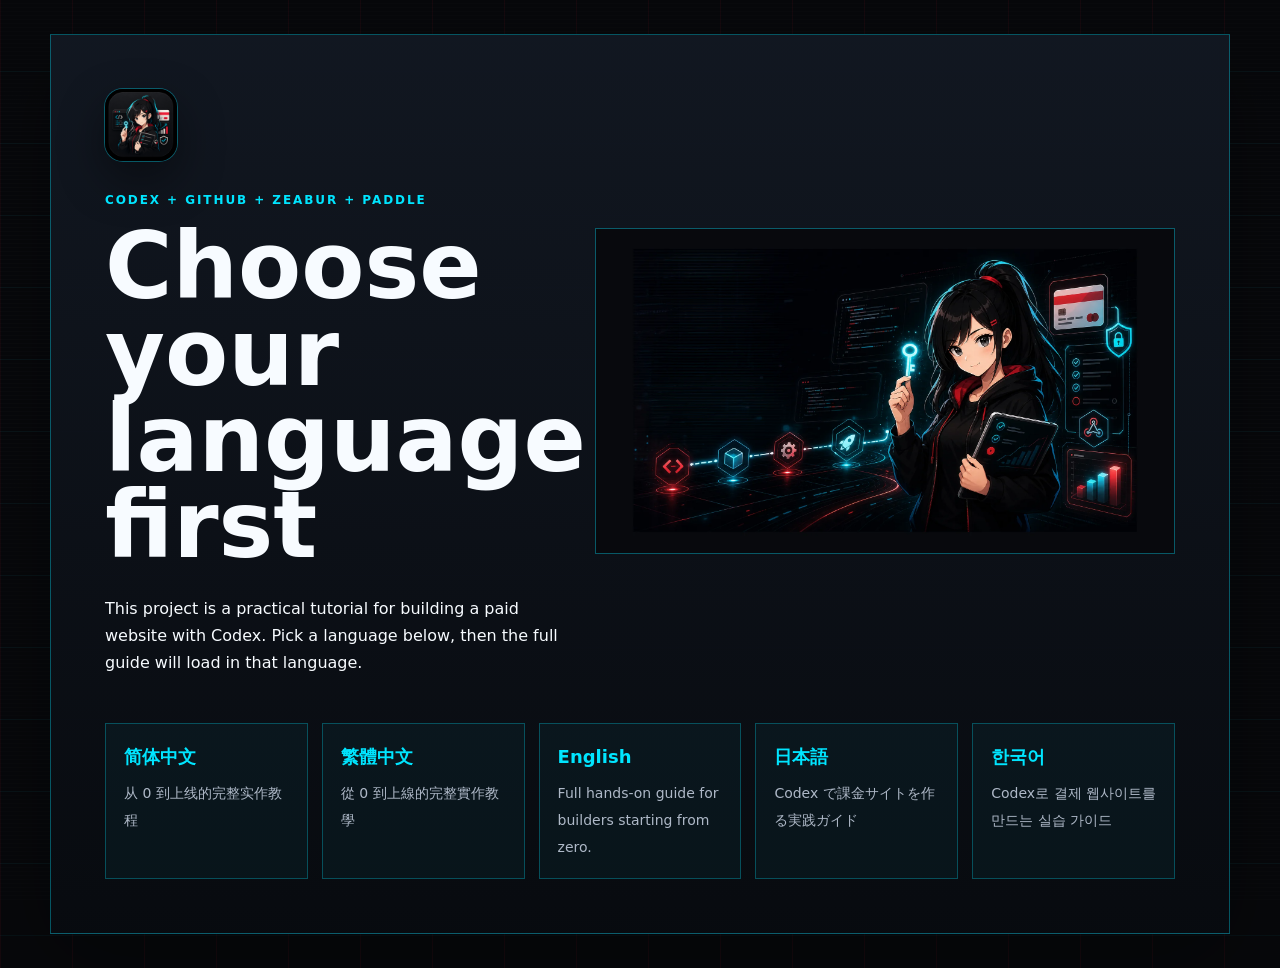
==== commit df880f44: "Localize and emphasize tutorial star CTA" ====
--- a/index.html
+++ b/index.html
@@ -59,25 +59,6 @@
             <span>Codex&#47196; &#44208;&#51228; &#50937;&#49324;&#51060;&#53944;&#47484; &#47564;&#46300;&#45716; &#49892;&#49845; &#44032;&#51060;&#46300;</span>
           </a>
         </div>
-
-        <div class="repo-banner">
-          <div>
-            <p class="eyebrow">Open Source</p>
-            <h2>Free Star, Real Encouragement</h2>
-            <p>
-              If this tutorial helps you, please give the GitHub repository a free Star.
-              It costs nothing, but it tells GitHub that the guide is worth showing to more builders.
-            </p>
-          </div>
-          <div class="hero-actions">
-            <a class="button primary" href="https://github.com/momowangOUO/codex-paid-quiz-tutorial" target="_blank" rel="noreferrer">
-              Star the GitHub repo
-            </a>
-            <a class="button ghost" href="https://callingdeconstructor.zeabur.app/" target="_blank" rel="noreferrer">
-              View the live demo
-            </a>
-          </div>
-        </div>
       </section>
     </main>
   </body>
--- a/site.css
+++ b/site.css
@@ -363,9 +363,27 @@
   padding: 26px 0 46px;
 }
 
+.topbar {
+  display: flex;
+  align-items: center;
+  justify-content: flex-end;
+  gap: 18px;
+  margin-bottom: 36px;
+  color: var(--muted);
+  font-size: 14px;
+}
+
+.topbar .brand {
+  margin-right: auto;
+}
+
+.topbar a:not(.brand):hover {
+  color: var(--cyan);
+}
+
 .tutorial-hero-grid {
   display: grid;
-  grid-template-columns: minmax(0, 0.8fr) minmax(420px, 1.2fr);
+  grid-template-columns: minmax(420px, 0.9fr) minmax(420px, 1.1fr);
   gap: 34px;
   align-items: center;
 }
@@ -633,6 +651,75 @@
   color: var(--cyan);
 }
 
+.star-callout-featured {
+  position: relative;
+  grid-template-columns: auto minmax(0, 1fr) auto;
+  gap: 18px;
+  align-items: center;
+  margin-top: 26px;
+  padding: 20px;
+  border-color: rgba(255, 23, 68, 0.58);
+  background:
+    linear-gradient(135deg, rgba(255, 23, 68, 0.18), rgba(0, 229, 255, 0.09)),
+    rgba(6, 8, 12, 0.92);
+  box-shadow:
+    0 0 0 1px rgba(0, 229, 255, 0.18) inset,
+    0 18px 52px rgba(255, 23, 68, 0.12);
+  overflow: hidden;
+}
+
+.star-callout-featured::before {
+  content: "";
+  position: absolute;
+  inset: 0;
+  background: linear-gradient(90deg, rgba(255, 255, 255, 0.08), transparent 24%, transparent 76%, rgba(0, 229, 255, 0.1));
+  pointer-events: none;
+}
+
+.star-icon {
+  display: grid;
+  place-items: center;
+  width: 58px;
+  height: 58px;
+  border: 1px solid rgba(255, 255, 255, 0.24);
+  background: rgba(255, 23, 68, 0.22);
+  color: #fff7c6;
+  font-size: 30px;
+  box-shadow: 0 0 26px rgba(255, 23, 68, 0.24);
+  z-index: 1;
+}
+
+.star-copy {
+  display: grid;
+  gap: 5px;
+  z-index: 1;
+}
+
+.star-callout-featured .star-copy strong {
+  color: var(--ink);
+  font-size: 18px;
+  line-height: 1.35;
+}
+
+.star-button {
+  display: inline-flex;
+  align-items: center;
+  justify-content: center;
+  min-height: 46px;
+  border: 1px solid rgba(255, 255, 255, 0.26);
+  background: var(--red);
+  color: #fff;
+  padding: 0 18px;
+  font-weight: 950;
+  white-space: nowrap;
+  z-index: 1;
+}
+
+.star-button:hover {
+  background: var(--cyan);
+  color: #020405;
+}
+
 .nav-links {
   display: flex;
   align-items: center;
@@ -647,6 +734,30 @@
   gap: 28px;
   width: min(1180px, calc(100% - 40px));
   margin: 0 auto 80px;
+}
+
+.tutorial-content {
+  min-width: 0;
+}
+
+.tutorial-chapter {
+  overflow: hidden;
+}
+
+.tutorial-chapter table {
+  display: block;
+  max-width: 100%;
+  overflow-x: auto;
+}
+
+.tutorial-chapter pre {
+  max-width: 100%;
+}
+
+.tutorial-chapter img,
+.tutorial-hero-grid img,
+.language-art {
+  min-width: 0;
 }
 
 @media (max-width: 900px) {
@@ -683,6 +794,15 @@
     flex-direction: column;
   }
 
+  .star-callout-featured {
+    grid-template-columns: 1fr;
+  }
+
+  .star-icon {
+    width: 48px;
+    height: 48px;
+  }
+
   .hero-art,
   .language-art,
   .tutorial-hero-grid img {
